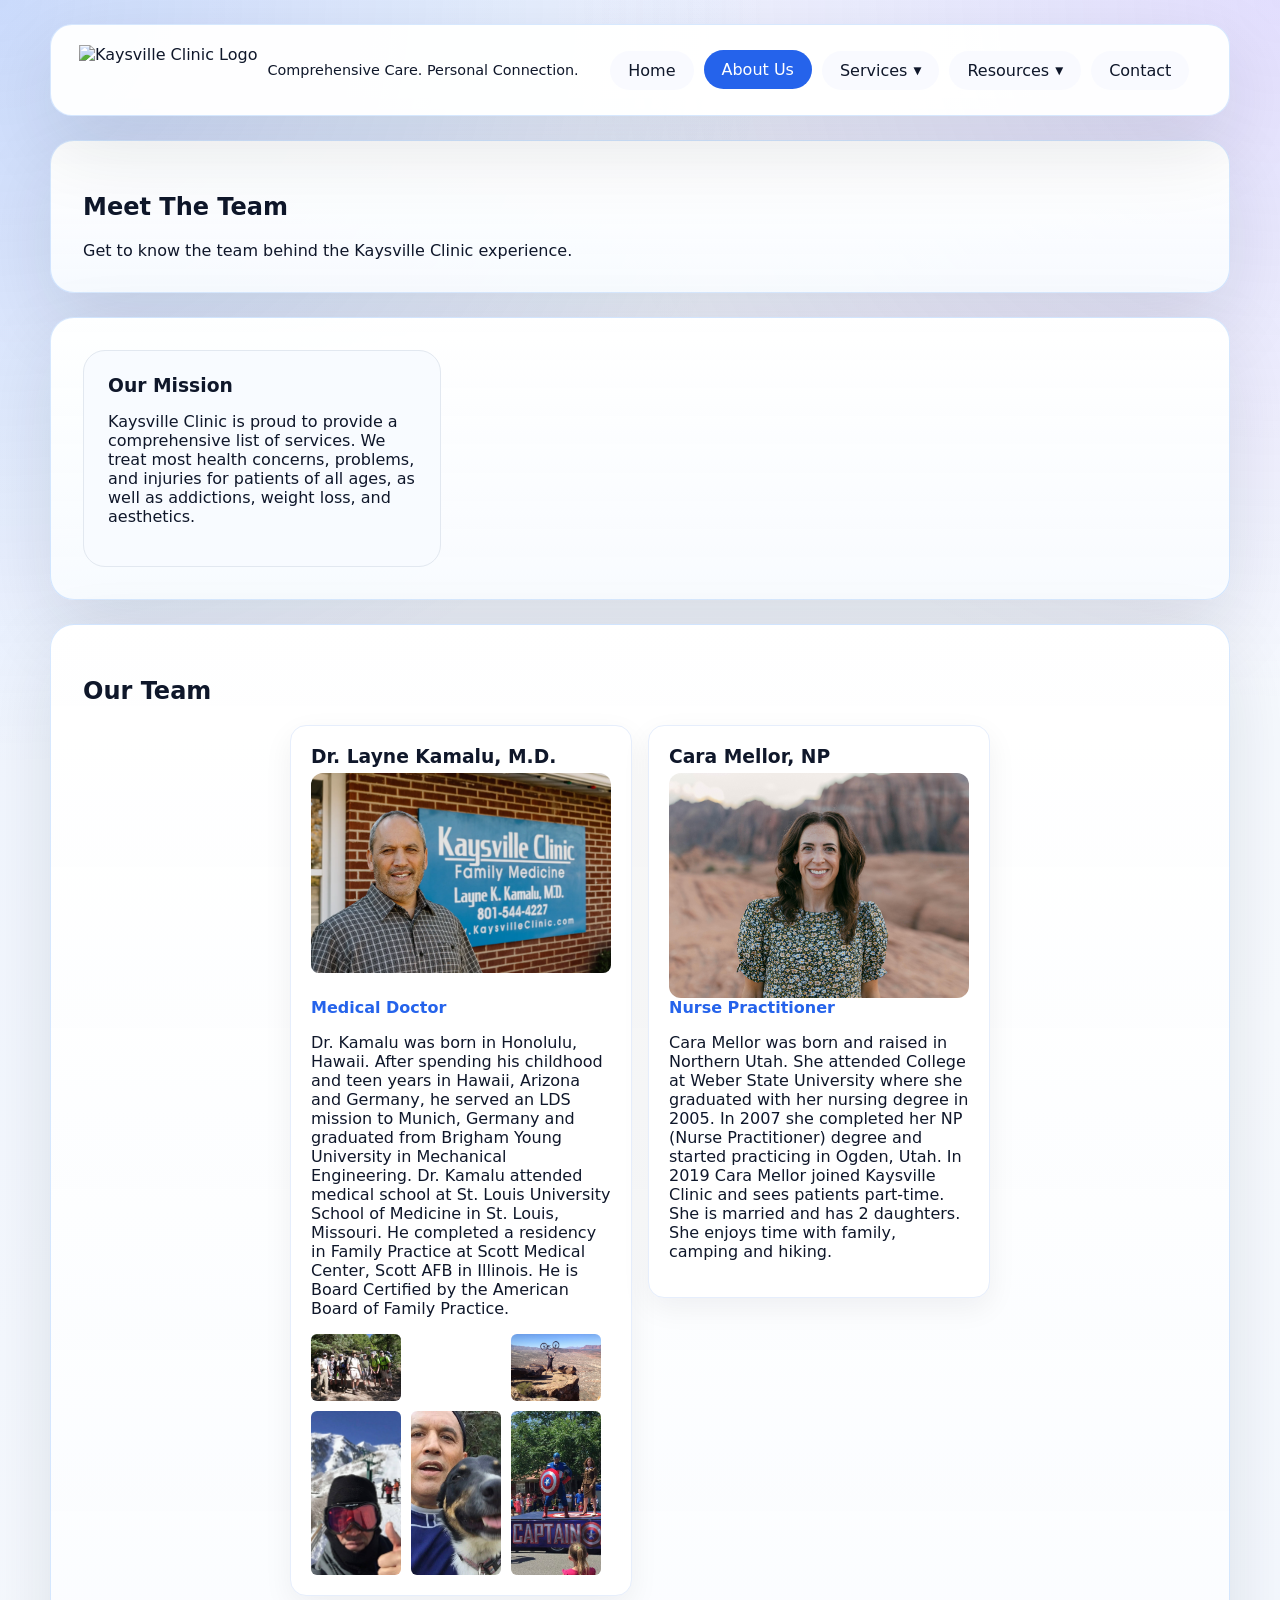
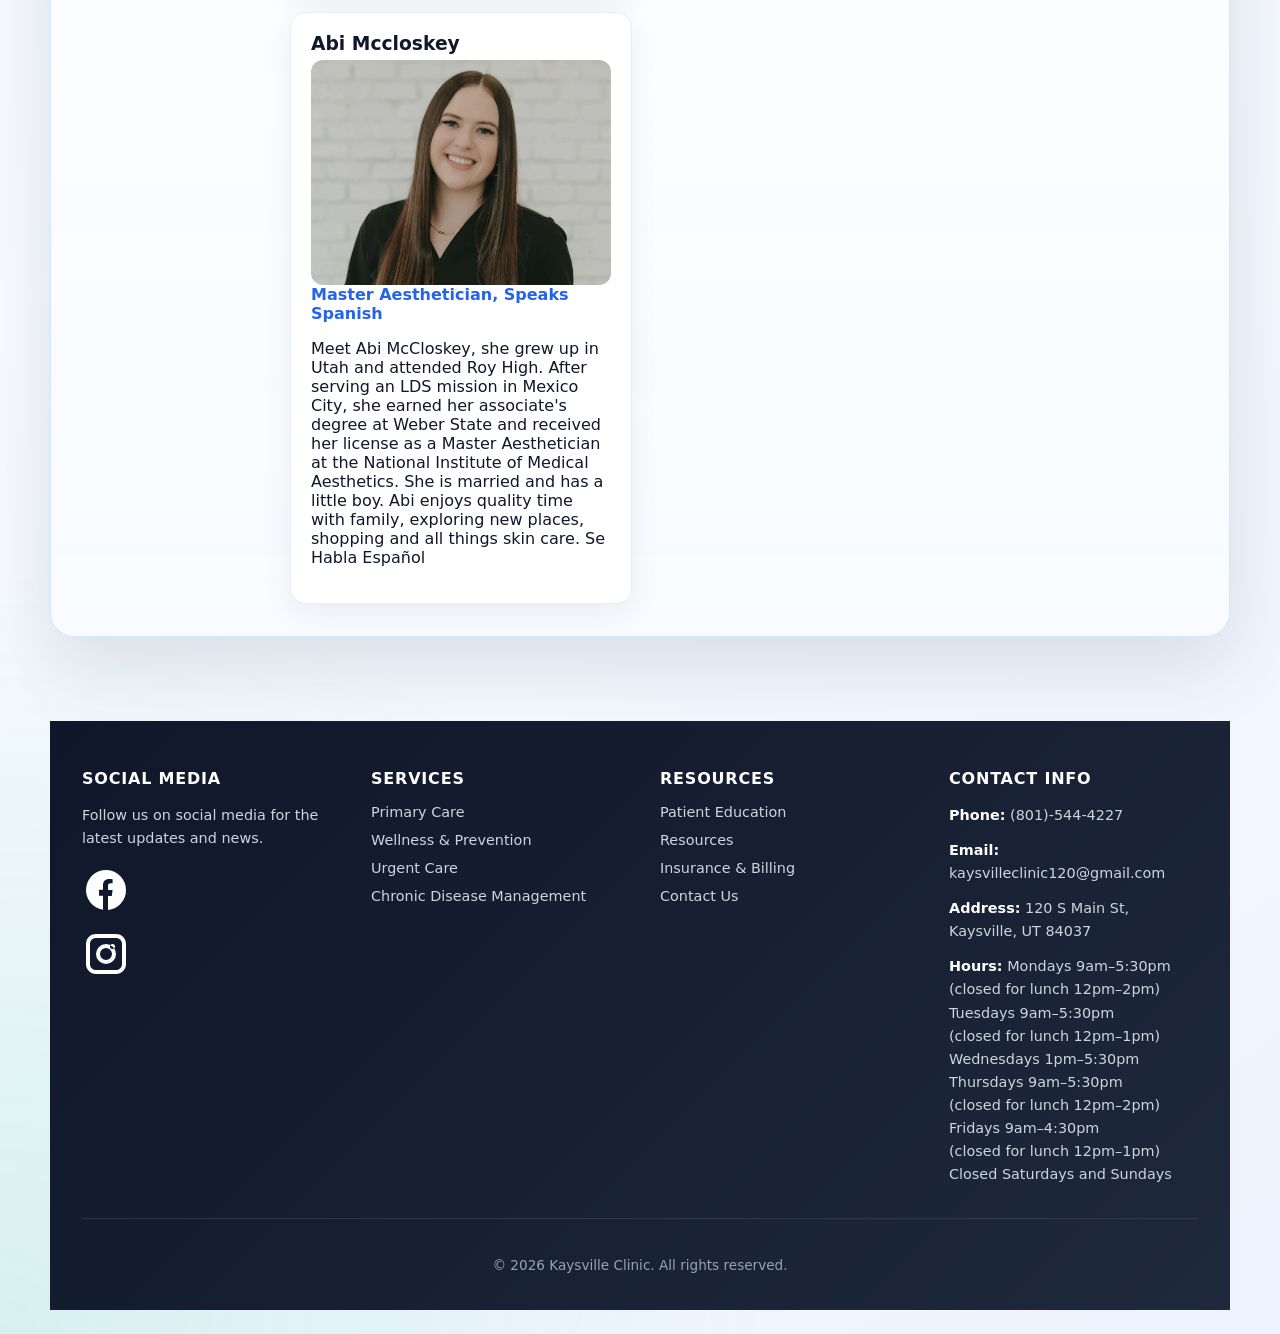
==== aboutUs.html @ 2ac66977 "Update aboutUs.html small changes to Abi" ====
<!DOCTYPE html>
<html lang="en">
<head>
    <meta charset="UTF-8">
    <meta name="viewport" content="width=device-width, initial-scale=1.0">
    <title>Kaysville Clinic| About Us</title>
    <link rel="stylesheet" href="styles.css">
</head>
<body>
    <div class="container">
        <header class="site-header">
           <a href="/" class="brand">
    <img src="assets/images/logo.PNG" alt="Kaysville Clinic Logo">
    <div class="brand-text">
         <span>Comprehensive Care. Personal Connection.</span>
    </div>
</a>

        
            <button class="nav-toggle" aria-expanded="false" aria-controls="main-navigation" type="button">
                <span></span>
            </button>

            <nav id="main-navigation" class="nav-links" aria-label="Main menu">
                <a href="index.html">Home</a>
                <a href="aboutUs.html">About Us</a>
                <div class="nav-dropdown">
                    <button class="nav-dropdown-toggle">Services</button>
                    <div class="dropdown-menu"></div>
                </div>
                <div class="nav-dropdown">
                    <button class="nav-dropdown-toggle" aria-expanded="false">Resources</button>
                    <div class="dropdown-menu">
                        <a href="patient-education.html">Patient Education</a>
                        <a href="pricing.html">Pricing</a>
                        <a href="resources.html">More Resources</a>
                    </div>
                </div>
                <a href="contact.html">Contact</a>
            </nav>
        </header>

       <main>

    <!-- HERO -->
    <section class="panel">
        <div class="hero-copy">
            <h1>Meet The Team</h1>
            <span class="eyebrow">Get to know the team behind the Kaysville Clinic experience.</span>
        </div>
    </section>

    <!-- OUR MISSION -->
    <section class="panel about-grid">
        <div class="card">
            <h3>Our Mission</h3>
            <p>
                Kaysville Clinic is proud to provide a comprehensive list of services. 
                We treat most health concerns, problems, and injuries for patients of all ages, 
                as well as addictions, weight loss, and aesthetics.
            </p>
        </div>
    </section>

    <!-- OUR TEAM -->
    <section class="panel team-grid">
        <h2>Our Team</h2>

        <div class="team-cards">
            <!-- Dr. Kamalu -->
            <div class="card team-member">

                <h3>Dr. Layne Kamalu, M.D.</h3>
                <div class="main-image">
                    <img src="assets/images/Kamalu.PNG" alt="Dr. Layne Kamalu">
                </div>
                <p class="role">Medical Doctor</p>

                <p>
                    Dr. Kamalu was born in Honolulu, Hawaii. After spending his childhood and teen years in Hawaii,
                    Arizona and Germany, he served an LDS mission to Munich, Germany and graduated from Brigham Young
                    University in Mechanical Engineering. Dr. Kamalu attended medical school at St. Louis University
                    School of Medicine in St. Louis, Missouri. He completed a residency in Family Practice at Scott
                    Medical Center, Scott AFB in Illinois. He is Board Certified by the American Board of Family Practice.
                </p>

                <div class="extra-images">
                    <img src="assets/images/Scouts.PNG" alt="">
                    <img src="assets/images/londan_bridge.PNG" alt="">
                    <img src="assets/images/Mountain.PNG" alt="">
                    <img src="assets/images/Snow.jpg" alt="">
                    <img src="assets/images/Dog.jpg" alt="">
                    <img src="assets/images/Capitan.jpg" alt="">
                </div>
            </div>

            <!-- Cara -->
            <div class="card team-member">

                <h3>Cara Mellor, NP</h3>
                <div class="main-image">
                    <img src="assets/images/Cara.jpg" alt="Cara Mellor">
                </div>
                <p class="role">Nurse Practitioner</p>

                <p>
                    Cara Mellor was born and raised in Northern Utah. She attended College at Weber State University
                    where she graduated with her nursing degree in 2005. In 2007 she completed her NP (Nurse Practitioner)
                    degree and started practicing in Ogden, Utah. In 2019 Cara Mellor joined Kaysville Clinic and sees
                    patients part-time. She is married and has 2 daughters. She enjoys time with family, camping and hiking.
                </p>
            </div>

            <!-- Abi -->
            <div class="card team-member">
                <h3>Abi Mccloskey</h3>
                <div class="main-image">
                    <img src="assets/images/Abi.jpg" alt="Abi Mcklosky">
                </div>

                <p class="role">Master Aesthetician, Speaks Spanish</p>

                <p>
                    Meet Abi McCloskey, she grew up in Utah and attended Roy High. After serving an LDS mission in Mexico City, she earned her associate's degree at Weber State and received her license as a Master Aesthetician at the National Institute of Medical Aesthetics. She is married and has a little boy. Abi enjoys quality time with family, exploring new places, shopping and all things skin care.
                    Se Habla Español
                </p>
            </div>

        </div>
    </section>

</main>


</section>

        </main>

        <footer class="site-footer">
            <div class="footer-content">
                <div class="footer-section">
                    <h4>Social Media</h4>
                    <p>Follow us on social media for the latest updates and news.</p>
                    <div class="social-links">
<a href="https://www.facebook.com/profile.php?id=61580973813844" 
   aria-label="Facebook" 
   title="Facebook" 
   class="social-icon" 
   target="_blank" 
   rel="noopener">
    <!-- Facebook SVG -->
    <svg xmlns="http://www.w3.org/2000/svg" viewBox="0 0 24 24">
        <path d="M22 12a10 10 0 1 0-11.5 9.9v-7h-2v-3h2v-2.3c0-2 1.2-3.1 3-3.1.9 0 1.8.1 1.8.1v2h-1c-1 0-1.3.6-1.3 1.2V12h2.3l-.4 3h-1.9v7A10 10 0 0 0 22 12"/>
    </svg>
</a>

<a href="https://www.instagram.com/kaysvilleclinic" 
   aria-label="Instagram" 
   title="Instagram" 
   class="social-icon" 
   target="_blank" 
   rel="noopener">
    <!-- Instagram SVG -->
    <svg xmlns="http://www.w3.org/2000/svg" viewBox="0 0 24 24">
        <path d="M7 2C4.2 2 2 4.2 2 7v10c0 2.8 2.2 5 5 5h10c2.8 0 5-2.2 5-5V7c0-2.8-2.2-5-5-5H7zm10 2c1.7 0 3 1.3 3 3v10c0 1.7-1.3 3-3 3H7c-1.7 0-3-1.3-3-3V7c0-1.7 1.3-3 3-3h10zm-5 3a5 5 0 100 10 5 5 0 000-10zm0 2a3 3 0 110 6 3 3 0 010-6zm4.5-.8a1.2 1.2 0 11-2.5 0 1.2 1.2 0 012.5 0z"/>
    </svg>
</a>

                    </div>
                </div>

                <div class="footer-section">
                    <h4>Services</h4>
                    <ul>
                        <li><a href="services.html">Primary Care</a></li>
                        <li><a href="services.html">Wellness & Prevention</a></li>
                        <li><a href="services.html">Urgent Care</a></li>
                        <li><a href="services.html">Chronic Disease Management</a></li>
                    </ul>
                </div>

                <div class="footer-section">
                    <h4>Resources</h4>
                    <ul>
                        <li><a href="patient-education.html">Patient Education</a></li>
                        <li><a href="resources.html">Resources</a></li>
                        <li><a href="resources.html">Insurance & Billing</a></li>
                        <li><a href="contact.html">Contact Us</a></li>
                    </ul>
                </div>

               <div class="footer-section">
    <h4>Contact Info</h4>

    <ul class="contact-list">
        <li>
            <strong>Phone:</strong>
            <span><a href="tel:+18015444227">(801)-544-4227</a></span>
        </li>

        <li>
            <strong>Email:</strong>
            <span><a href="mailto:kaysvilleclinic120@gmail.com">kaysvilleclinic120@gmail.com</a></span>
        </li>

        <li>
            <strong>Address:</strong>
            <span>120 S Main St, Kaysville, UT 84037</span>
        </li>

        <li class="hours">
            <strong>Hours:</strong>
            <span>
                Mondays 9am–5:30pm <br>
                (closed for lunch 12pm–2pm)<br>
                Tuesdays 9am–5:30pm <br>
                (closed for lunch 12pm–1pm)<br>
                Wednesdays 1pm–5:30pm <br>
                Thursdays 9am–5:30pm <br>
                (closed for lunch 12pm–2pm)<br>
                Fridays 9am–4:30pm <br>
                (closed for lunch 12pm–1pm)<br>
                Closed Saturdays and Sundays
            </span>
        </li>
    </ul>
</div>

            </div>

            <div class="footer-bottom">
                <p>&copy; 2026 Kaysville Clinic. All rights reserved.</p>
            </div>
        </footer>
    </div>

    <script>
        const navToggle = document.querySelector('.nav-toggle');
        const navLinks = document.querySelector('.nav-links');
        const dropdownToggles = document.querySelectorAll('.nav-dropdown-toggle');

        navToggle.addEventListener('click', () => {
            const expanded = navToggle.getAttribute('aria-expanded') === 'true';
            navToggle.setAttribute('aria-expanded', String(!expanded));
            navLinks.classList.toggle('active');
        });

        dropdownToggles.forEach(toggle => {
            toggle.addEventListener('click', (e) => {
                e.preventDefault();
                const dropdown = toggle.parentElement;
                const menu = dropdown.querySelector('.dropdown-menu');
                const isOpen = menu.classList.contains('active');
                
                // Close other dropdowns
                document.querySelectorAll('.dropdown-menu').forEach(m => {
                    m.classList.remove('active');
                });
                document.querySelectorAll('.nav-dropdown-toggle').forEach(t => {
                    t.setAttribute('aria-expanded', 'false');
                });

                // Toggle current dropdown
                if (!isOpen) {
                    menu.classList.add('active');
                    toggle.setAttribute('aria-expanded', 'true');
                }
            });
        });

        // Close dropdowns when clicking outside
        document.addEventListener('click', (e) => {
            if (!e.target.closest('.nav-dropdown')) {
                document.querySelectorAll('.dropdown-menu').forEach(menu => {
                    menu.classList.remove('active');
                });
                dropdownToggles.forEach(toggle => {
                    toggle.setAttribute('aria-expanded', 'false');
                });
            }
        });

        // Set the active nav link based on current page
        (function setActiveNav() {
            const links = document.querySelectorAll('#main-navigation a');
            const cur = (window.location.pathname.split('/').pop() || 'index.html').toLowerCase();
            links.forEach(a => {
                const href = a.getAttribute('href') || '';
                const hrefFile = (href.split('/').pop() || 'index.html').toLowerCase();
                if (hrefFile === cur) {
                    a.classList.add('active');
                } else {
                    a.classList.remove('active');
                }
            });
        })();
    </script>
</body>
</html>
---- styles.css ----
﻿:root {
    color-scheme: light;
    font-family: Inter, system-ui, -apple-system, BlinkMacSystemFont, Arial, sans-serif;
    background: #eef4ff;
    color: #0f172a;
    --surface: rgba(255, 255, 255, 0.96);
    --surface-soft: rgba(249, 250, 255, 0.86);
    --surface-border: rgba(96, 165, 250, 0.25);
    --text-muted: #475569;
    --accent: #2563eb;
    --accent-soft: rgba(37, 99, 235, 0.16);
    --accent-alt: #8b5cf6;
    --shadow: 0 28px 80px rgba(15, 23, 42, 0.12);
}

/* Desktop dropdown visibility override: ensure active menus show */
@media (min-width: 681px) {
    .nav-links { position: relative; }
    .dropdown-menu {
        position: absolute;
        left: 0;
        top: calc(100% + 8px);
        display: block !important;
        opacity: 0;
        visibility: hidden;
        transform: translateY(-8px);
    }

    .dropdown-menu.active {
        display: block !important;
        opacity: 1 !important;
        visibility: visible !important;
        transform: translateY(0) !important;
    }
}

*, *::before, *::after {
    box-sizing: border-box;
}

html {
    scroll-behavior: smooth;
}

body {
    margin: 0;
    min-height: 100vh;
    display: flex;
    justify-content: center;
    align-items: stretch;
    padding: 24px;
    background: radial-gradient(circle at top left, rgba(37, 99, 235, 0.18), transparent 24%),
                radial-gradient(circle at top right, rgba(139, 92, 246, 0.16), transparent 22%),
                radial-gradient(circle at bottom left, rgba(16, 185, 129, 0.12), transparent 24%),
                linear-gradient(145deg, #eef4ff 0%, #f8fbff 50%, #eef4ff 100%);
}

.container {
    width: min(100%, 1180px);
    display: flex;
    flex-direction: column;
    gap: 24px;
    position: relative;
}

.site-header {
    position: sticky;
    top: 0;
    z-index: 10;
    display: flex;
    align-items: center;
    justify-content: space-between;
    gap: 20px;
    padding: 20px 28px;
    border-radius: 22px;
    background: var(--surface);
    border: 1px solid var(--surface-border);
    box-shadow: var(--shadow);
}

.brand {
    display: flex;
    align-items: center;
    gap: 10px;
    text-decoration: none;
    color: inherit;
}
.clinic-logo {
    height: 75px;
    width: auto;
}

.brand img {
    height: 50px; /* adjust as needed */
    width: auto;
}

.brand-text strong {
    font-size: 1.2rem;
}

.brand-text span {
    font-size: 0.9rem;
    display: block;
}


.nav-links {
    display: flex;
    flex-wrap: wrap;
    flex: 1 1 auto;
    justify-content: center;
    gap: 10px;
    position: relative;
}

.nav-links a {
    display: inline-flex;
    align-items: center;
    justify-content: center;
    padding: 10px 18px;
    color: #0f172a;
    text-decoration: none;
    border-radius: 999px;
    background: var(--surface-soft);
    font-weight: 500;
    transition: transform 0.2s ease, background 0.2s ease, color 0.2s ease;
}

.nav-links a:hover,
.nav-links a.active {
    background: var(--accent-soft);
    color: var(--accent);
    transform: translateY(-1px);
}

.nav-toggle {
    display: none;
    align-items: center;
    justify-content: center;
    width: 46px;
    height: 46px;
    border-radius: 14px;
    border: 1px solid rgba(148, 163, 184, 0.3);
    background: var(--surface-soft);
    color: #0f172a;
    cursor: pointer;
    transition: transform 0.2s ease, background 0.2s ease;
}

.nav-toggle:hover {
    transform: translateY(-1px);
    background: #ffffff;
}

.nav-toggle span,
.nav-toggle span::before,
.nav-toggle span::after {
    content: '';
    display: block;
    width: 18px;
    height: 2px;
    background: currentColor;
    border-radius: 999px;
    position: relative;
}

.nav-toggle span::before {
    top: -6px;
}

.nav-toggle span::after {
    top: 6px;
}

main {
    display: flex;
    flex-direction: column;
    gap: 24px;
}

.panel {
    padding: 32px;
    border-radius: 24px;
    background: linear-gradient(180deg, rgba(255, 255, 255, 0.98), rgba(248, 251, 255, 0.94));
    border: 1px solid var(--surface-border);
    box-shadow: var(--shadow);
}

/* ============================
   HERO PANEL
============================ */

.hero-panel {
    position: relative;
    overflow: hidden;
    padding: 120px 32px;
    min-height: 600px;
    display: flex;
    align-items: center;
    justify-content: center;
    gap: 32px;

    /* Your existing gradient stays */
    background: linear-gradient(
        135deg,
        rgba(37, 99, 235, 0.8),
        rgba(139, 92, 246, 0.7)
    );
}

/* ============================
   HERO BACKGROUND IMAGE
============================ */

.hero-image {
    position: absolute;
    top: 0;
    left: 0;
    width: 100%;
    height: 100%;
    object-fit: cover;      /* fills the hero area */
    object-position: center; /* keeps building centered */
    z-index: 1;
}

/* ============================
   OVERLAY
============================ */

.hero-overlay {
    position: absolute;
    inset: 0;
    background: rgba(0, 0, 0, 0.35);
    z-index: 2;
}

/* ============================
   HERO CONTENT
============================ */

.hero-content {
    position: relative;
    z-index: 3;
    height: 100%;
    display: flex;
    justify-content: center;
    align-items: center;
}

.hero-text-center {
    display: grid;
    gap: 20px;
    text-align: center;
}

/* ============================
   TEXT STYLES
============================ */

.hero-text-center h1 {
    margin: 0;
    font-size: clamp(2rem, 5vw, 3.5rem);
    line-height: 1.2;
    color: #ffffff;
    font-weight: 700;
}

.hero-text-center .hero-text {
    margin: 0;
    font-size: 1.1rem;
    color: rgba(255, 255, 255, 0.95);
    line-height: 1.7;
}

/* ============================
   LOGO
============================ */

.clinic-logo {
    width: 350px;
    max-width: 100%;
    height: auto;
}

/* ============================
   BUTTONS
============================ */

.hero-actions {
    display: flex;
    flex-wrap: wrap;
    gap: 14px;
    justify-content: center;
}

/* ============================
   COLOR OVERRIDES
============================ */

.hero-panel .hero-text {
    color: rgba(255, 255, 255, 0.95) !important;
}

.hero-panel .eyebrow {
    background: rgba(255, 255, 255, 0.2);
    color: #ffffff;
}


.button {
    display: inline-flex;
    align-items: center;
    justify-content: center;
    padding: 14px 24px;
    border-radius: 999px;
    text-decoration: none;
    font-weight: 600;
    transition: transform 0.2s ease, box-shadow 0.2s ease, background 0.2s ease;
}

.button.primary {
    background: var(--accent);
    color: #ffffff;
    box-shadow: 0 18px 40px rgba(37, 99, 235, 0.18);
}

.button.secondary {
    background: var(--surface-soft);
    color: #0f172a;
}

.button:hover {
    transform: translateY(-2px);
}

.hero-image {
    display: grid;
    gap: 18px;
}

.feature-card,
.card,
.pricing-card,
.contact-card {
    padding: 24px;
    border-radius: 22px;
    background: #f8fbff;
    border: 1px solid #e2e8f0;
}

.feature-card h2,
.card h3,
.pricing-card h3,
.contact-card h3 {
    margin: 0 0 12px;
    color: #0f172a;
}

.cards-grid,
.pricing-grid,
.about-grid,
.contact-grid {
    display: grid;
    gap: 20px;
}

.cards-grid {
    grid-template-columns: repeat(3, minmax(0, 1fr));
}

.pricing-grid {
    grid-template-columns: repeat(3, minmax(240px, 1fr));
}

.about-grid {
    grid-template-columns: repeat(3, minmax(240px, 1fr));
}

.team-section {
    /* Use a distinct serif font for the team area */
    font-family: Georgia, 'Times New Roman', Times, serif;
}

/* Team section: stack members vertically in cards */
.team-grid .team-cards {
    display: grid;
    gap: 16px;
    grid-template-columns: repeat(auto-fit, minmax(240px, 1fr));
    align-items: start;
    max-width: 1100px;
    margin: 0 auto;
}

.team-member {
    padding: 20px;
    border-radius: 16px;
    background: #ffffff;
    border: 1px solid #e6eefc;
    box-shadow: 0 10px 30px rgba(15, 23, 42, 0.06);
}

/* Ensure main team photos are uniform */
.team-member .main-image {
    width: 100%;
    aspect-ratio: 4 / 3;
    overflow: hidden;
    border-radius: 12px;
    display: block;
}
.team-member .main-image img {
    width: 100%;
    height: 100%;
    object-fit: cover;
    display: block;
}

.team-member h3 { margin: 0 0 6px; }
.team-member .role { margin: 0 0 10px; color: var(--accent); font-weight: 600; }

@media (min-width: 900px) {
    /* Keep members stacked but limit width on large screens */
    .team-grid .team-cards { max-width: 700px; }
}

.contact-grid {
    /* Stack contact form and cards vertically (single-column) */
    grid-template-columns: 1fr;
    align-items: stretch;
    gap: 20px;
}

/* Make contact card buttons visual and responsive */
.contact-card {
    display: flex;
    flex-direction: column;
    gap: 12px;
    align-items: center;
    text-align: center;
}
.contact-card .button {
    min-width: 160px;
    padding: 12px 20px;
}

@media (max-width: 600px) {
    .contact-card .button {
        width: 100%;
    }
}

/* Ensure media and other images scale */
img { max-width: 100%; height: auto; display: block; }

.section-title {
    margin: 0 0 10px;
    font-size: 1.35rem;
    color: #111827;
}

.section-text {
    max-width: 720px;
}

.nav-links a.active {
    background: var(--accent);
    color: #ffffff;
}

footer.site-footer {
    background: linear-gradient(135deg, #0f172a 0%, #1e293b 100%);
    color: #e2e8f0;
    padding: 48px 32px 24px;
    margin-top: 60px;
}

.footer-content {
    max-width: 1180px;
    margin: 0 auto 32px;
    display: grid;
    grid-template-columns: repeat(auto-fit, minmax(240px, 1fr));
    gap: 40px;
}

.footer-section h4 {
    margin: 0 0 16px;
    font-size: 1rem;
    color: #ffffff;
    font-weight: 600;
    text-transform: uppercase;
    letter-spacing: 0.05em;
}

.footer-section p {
    margin: 0 0 16px;
    font-size: 0.9rem;
    line-height: 1.6;
    color: #cbd5e1;
}

/* Responsive: center nav and hamburger menu */
@media (max-width: 800px) {
    .nav-toggle {
        display: flex;
    }

    .nav-links {
        position: absolute;
        left: 20px;
        right: 20px;
        top: 86px;
        background: var(--surface);
        flex-direction: column;
        align-items: center;
        gap: 12px;
        padding: 12px;
        border-radius: 14px;
        border: 1px solid var(--surface-border);
        display: none;
    }

    .nav-links.active {
        display: flex;
    }

    .nav-links a {
        width: 100%;
        justify-content: center;
    }

    .nav-dropdown {
        width: 100%;
    }

    .dropdown-menu {
        display: none;
        flex-direction: column;
        gap: 8px;
        width: 100%;
        padding: 6px 0;
    }

    .dropdown-menu.active {
        display: flex;
    }

    .nav-dropdown-toggle {
        width: 100%;
        text-align: center;
        background: transparent;
        border: none;
        padding: 10px 0;
        font-weight: 600;
        cursor: pointer;
    }
}

/* Dropdown menu styles */
.nav-dropdown { position: static; }
    .dropdown-menu {
        display: none;
        position: absolute;
        left: 0;
        top: calc(100% + 8px);
        min-width: 220px;
    background: var(--surface);
    border: 1px solid var(--surface-border);
    border-radius: 12px;
    padding: 8px;
    box-shadow: var(--shadow);
    z-index: 20;
    display: grid;
    gap: 6px;
}
.dropdown-menu a {
    padding: 8px 12px;
    border-radius: 8px;
    color: var(--text-muted);
    text-decoration: none;
}
.dropdown-menu a:hover { background: var(--accent-soft); color: var(--accent); }
.dropdown-menu.active { display: grid; }

/* Tabs */
.tabs .tab-list { display:flex; gap:8px; flex-wrap:nowrap; overflow:auto; padding-bottom:8px; }
.tabs .tab { background: var(--surface-soft); border: none; padding:10px 14px; border-radius:999px; cursor:pointer; font-weight:600; }
.tabs .tab[aria-selected="true"], .tabs .tab:hover { background: var(--accent); color: #fff; }
.tab-content { margin-top: 16px; }
.tab-panel { display:none; }
.tab-panel.active { display:block; }

/* Responsive header/nav */
@media (max-width: 900px) {
    .nav-toggle { display: inline-flex; }
    .nav-links { position: absolute; top: 86px; right: 28px; background: var(--surface); border: 1px solid var(--surface-border); border-radius: 12px; padding: 12px; flex-direction: column; align-items: flex-end; display: none; width: calc(100% - 64px); max-width: 320px; }
    .nav-links.active { display: flex; }
    .nav-links a { width: 100%; text-align: right; }
    .dropdown-menu { position: static; width: 100%; box-shadow: none; border: none; background: transparent; padding: 0; }
}

@media (max-width: 480px) {
    body { padding: 12px; }
    .site-header { padding: 12px; }
    .hero-panel { padding: 80px 16px; min-height: 420px; }
    .cards-grid { grid-template-columns: repeat(1, 1fr); }
}

.footer-section ul {
    list-style: none;
    padding: 0;
    margin: 0;
    display: flex;
    flex-direction: column;
    gap: 12px;
}

.footer-section ul li {
    font-size: 0.9rem;
}

.footer-section ul li a {
    color: #cbd5e1;
    text-decoration: none;
    transition: color 0.2s ease;
}

.footer-section ul li a:hover {
    color: #2563eb;
}

.contact-list li {
    font-size: 0.85rem;
    line-height: 1.6;
    color: #cbd5e1;
}

.contact-list li strong {
    color: #ffffff;
}

.footer-bottom {
    max-width: 1180px;
    margin: 0 auto;
    padding-top: 24px;
    border-top: 1px solid rgba(255, 255, 255, 0.1);
    text-align: center;
    font-size: 0.85rem;
    color: #94a3b8;
}

/* Section Headers */
.section-header {
    display: grid;
    gap: 12px;
    text-align: center;
    margin-bottom: 40px;
}

.section-header h2 {
    margin: 0;
    font-size: clamp(1.8rem, 3vw, 2.8rem);
    color: #0f172a;
    font-weight: 700;
}

/* Testimonials Section */
.testimonials-panel {
    background: linear-gradient(180deg, rgba(255, 255, 255, 0.98), rgba(248, 251, 255, 0.94));
    padding: 60px 32px;
}

.testimonials-grid {
    display: grid;
    grid-template-columns: repeat(auto-fit, minmax(300px, 1fr));
    gap: 28px;
}

.testimonial-card {
    padding: 32px;
    background: #ffffff;
    border: 1px solid #e0e7ff;
    border-radius: 16px;
    box-shadow: 0 4px 16px rgba(37, 99, 235, 0.08);
    transition: transform 0.3s ease, box-shadow 0.3s ease;
    display: flex;
    flex-direction: column;
}

.testimonial-card:hover {
    transform: translateY(-8px);
    box-shadow: 0 12px 32px rgba(37, 99, 235, 0.15);
}

.testimonial-text {
    margin: 0 0 20px;
    font-size: 0.95rem;
    line-height: 1.8;
    color: #475569;
    font-style: italic;
}

.testimonial-author {
    display: flex;
    flex-direction: column;
    gap: 4px;
}

.testimonial-author strong {
    color: #0f172a;
    font-weight: 600;
}

.testimonial-author span {
    font-size: 0.85rem;
    color: #94a3b8;
}

/* Services Section */
.services-highlight {
    background: linear-gradient(180deg, rgba(255, 255, 255, 0.98), rgba(248, 251, 255, 0.94));
    padding: 60px 32px;
}

.services-featured {
    display: flex;
    flex-direction: column;
    gap: 48px;
}

.service-row {
    display: grid;
    grid-template-columns: 1fr 1fr;
    gap: 40px;
    align-items: center;
}

.service-row.reverse {
    grid-template-columns: 1fr 1fr;
}

.service-row.reverse .service-text {
    order: 2;
}

.service-row.reverse .service-image {
    order: 1;
}

.service-text h3 {
    margin: 0 0 16px;
    font-size: 1.6rem;
    color: #0f172a;
}

.service-text p {
    margin: 0 0 24px;
    font-size: 1rem;
    color: #475569;
    line-height: 1.75;
}

.service-image {
    min-height: 300px;
    border-radius: 16px;
    box-shadow: 0 12px 32px rgba(15, 23, 42, 0.12);
}

/* Why Choose Us */
.why-choose-us {
    background: linear-gradient(180deg, rgba(255, 255, 255, 0.98), rgba(248, 251, 255, 0.94));
    padding: 60px 32px;
}

.features-grid {
    display: grid;
    grid-template-columns: repeat(auto-fit, minmax(240px, 1fr));
    gap: 32px;
}

.feature-item {
    padding: 28px;
    background: #f8fbff;
    border: 1px solid #e0e7ff;
    border-radius: 16px;
    text-align: center;
    transition: transform 0.3s ease, box-shadow 0.3s ease;
}

.feature-item:hover {
    transform: translateY(-4px);
    box-shadow: 0 8px 24px rgba(37, 99, 235, 0.12);
}

.feature-icon {
    font-size: 2.5rem;
    margin-bottom: 12px;
}

.feature-item h3 {
    margin: 0 0 12px;
    font-size: 1.1rem;
    color: #0f172a;
}

.feature-item p {
    margin: 0;
    font-size: 0.95rem;
    color: #475569;
    line-height: 1.6;
}
.nav-dropdown {
    position: relative;
}

.nav-dropdown-toggle {
    display: inline-flex;
    align-items: center;
    justify-content: center;
    padding: 10px 18px;
    color: #0f172a;
    background: var(--surface-soft);
    border: none;
    border-radius: 999px;
    font-weight: 500;
    cursor: pointer;
    transition: transform 0.2s ease, background 0.2s ease, color 0.2s ease;
    font-size: 1rem;
    font-family: inherit;
}

.nav-dropdown-toggle:hover {
    background: var(--accent-soft);
    color: var(--accent);
    transform: translateY(-1px);
}

.nav-dropdown-toggle::after {
    content: '▼';
    font-size: 0.65rem;
    margin-left: 6px;
    transition: transform 0.2s ease;
}

.nav-dropdown-toggle[aria-expanded="true"]::after {
    transform: rotate(180deg);
}

.dropdown-menu {
    position: absolute;
    top: 100%;
    left: 0;
    min-width: 200px;
    background: var(--surface);
    border: 1px solid var(--surface-border);
    border-radius: 16px;
    box-shadow: 0 12px 36px rgba(15, 23, 42, 0.15);
    opacity: 0;
    visibility: hidden;
    transform: translateY(-8px);
    transition: opacity 0.2s ease, visibility 0.2s ease, transform 0.2s ease;
    z-index: 100;
    margin-top: 8px;
    padding: 8px 0;
}

.dropdown-menu.active {
    opacity: 1;
    visibility: visible;
    transform: translateY(0);
}

.dropdown-menu a {
    display: block;
    padding: 12px 20px;
    color: #0f172a;
    text-decoration: none;
    transition: background 0.2s ease, color 0.2s ease;
    font-size: 0.95rem;
}

.dropdown-menu a:hover {
    background: var(--accent-soft);
    color: var(--accent);
}

/* Contact Form Styles */
.contact-form {
    display: flex;
    flex-direction: column;
    gap: 16px;
}

.form-group {
    display: flex;
    flex-direction: column;
    gap: 8px;
}

.form-group label {
    font-weight: 600;
    color: #0f172a;
    font-size: 0.95rem;
}

.form-group input,
.form-group textarea {
    padding: 12px 16px;
    border: 1px solid var(--surface-border);
    border-radius: 12px;
    font-family: inherit;
    font-size: 1rem;
    transition: border-color 0.2s ease, box-shadow 0.2s ease;
    background: #ffffff;
    color: #0f172a;
}

.form-group input:focus,
.form-group textarea:focus {
    outline: none;
    border-color: var(--accent);
    box-shadow: 0 0 0 3px var(--accent-soft);
}

.form-group textarea {
    resize: vertical;
    min-height: 120px;
}

/* Social Links */
.social-links {
    display: flex;
    flex-direction: column; /* vertical stack */
    gap: 12px; /* spacing between icons */
}

.social-icon svg {
    width: 48px;
    height: 48px;
    fill: #fffefe; /* default color */
    transition: 0.2s ease;
}

.social-icon:hover svg {
    fill: #0077cc; /* hover color */
}



/* Blog Grid */
.blog-grid {
    display: grid;
    grid-template-columns: repeat(auto-fill, minmax(280px, 1fr));
    gap: 24px;
}

.blog-card {
    display: flex;
    flex-direction: column;
    gap: 12px;
    padding: 20px;
    border-radius: 16px;
    background: #f8fbff;
    border: 1px solid #e2e8f0;
    transition: transform 0.2s ease, box-shadow 0.2s ease;
}

.blog-card:hover {
    transform: translateY(-4px);
    box-shadow: 0 12px 32px rgba(37, 99, 235, 0.12);
}

.blog-card a {
    text-decoration: none;
}

.blog-card h3 {
    margin: 0;
    color: #0f172a;
    font-size: 1.1rem;
}

.blog-card .meta {
    font-size: 0.85rem;
    color: var(--text-muted);
}

.blog-card p {
    margin: 0;
    color: var(--text-muted);
    font-size: 0.95rem;
    line-height: 1.6;
}

@media (max-width: 980px) {
    .hero-panel,
    .contact-grid {
        grid-template-columns: 1fr;
    }
}

@media (max-width: 680px) {
    body {
        padding: 16px;
    }
    .site-header {
        flex-direction: column;
        align-items: stretch;
    }
    .nav-toggle {
        display: flex;
    }
    .nav-links {
        display: none;
        flex-direction: column;
        width: 100%;
        padding-top: 14px;
        border-top: 1px solid #e2e8f0;
    }
    .nav-links.active {
        display: flex;
    }
    .nav-links a,
    .nav-dropdown-toggle {
        width: 100%;
        padding: 14px 16px;
    }
    .dropdown-menu {
        position: static;
        background: transparent;
        border: none;
        box-shadow: none;
        padding: 0;
        margin: 0;
        opacity: 1;
        visibility: visible;
        transform: none;
        display: none;
        margin-top: 8px;
        margin-left: 16px;
    }
    .dropdown-menu.active {
        display: flex;
        flex-direction: column;
    }
    .dropdown-menu a {
        padding: 10px 16px;
        font-size: 0.9rem;
        background: var(--surface-soft);
        border-radius: 8px;
        margin: 4px 0;
    }
    .panel {
        padding: 24px;
    }
    .hero-panel {
        padding: 60px 20px;
        min-height: 400px;
    }
    .service-row,
    .service-row.reverse {
        grid-template-columns: 1fr;
    }
    .service-row.reverse .service-text {
        order: auto;
    }
    .service-row.reverse .service-image {
        order: auto;
    }
    .testimonials-grid {
        grid-template-columns: 1fr;
    }
    .features-grid {
        grid-template-columns: 1fr;
    }
    .cards-grid {
        grid-template-columns: 1fr;
    }
    .pricing-grid,
    .about-grid {
        grid-template-columns: 1fr;
    }
    .blog-grid {
        grid-template-columns: 1fr;
    }
    .contact-grid {
        grid-template-columns: 1fr;
    }
    .hero-copy h1 {
        font-size: clamp(1.8rem, 3vw, 2.4rem);
    }
    .section-header h2 {
        font-size: clamp(1.4rem, 2.5vw, 2rem);
    }
    .footer-content {
        grid-template-columns: 1fr;
        gap: 24px;
    }
}
.team-member .main-image img {
    width: 100%;
    height: auto;
    border-radius: 8px;
    margin-bottom: 15px;
}

.team-member .extra-images {
    display: flex;
    flex-wrap: wrap;
    gap: 10px;
    margin-top: 15px;
}

.team-member .extra-images img {
    width: calc(33.33% - 10px); /* 3 per row */
    border-radius: 6px;
    object-fit: cover;
}

.contact-social {
    margin-top: 12px;
    display: flex;
    gap: 10px;
}

.button.secondary {
    padding: 8px 14px;
    border: 1px solid #0077cc;
    color: #0077cc;
    border-radius: 6px;
    display: inline-block;
    font-size: 0.9rem;
    text-decoration: none;
    transition: 0.2s ease;
}

.button.secondary:hover {
    background: #0077cc;
    color: white;
}
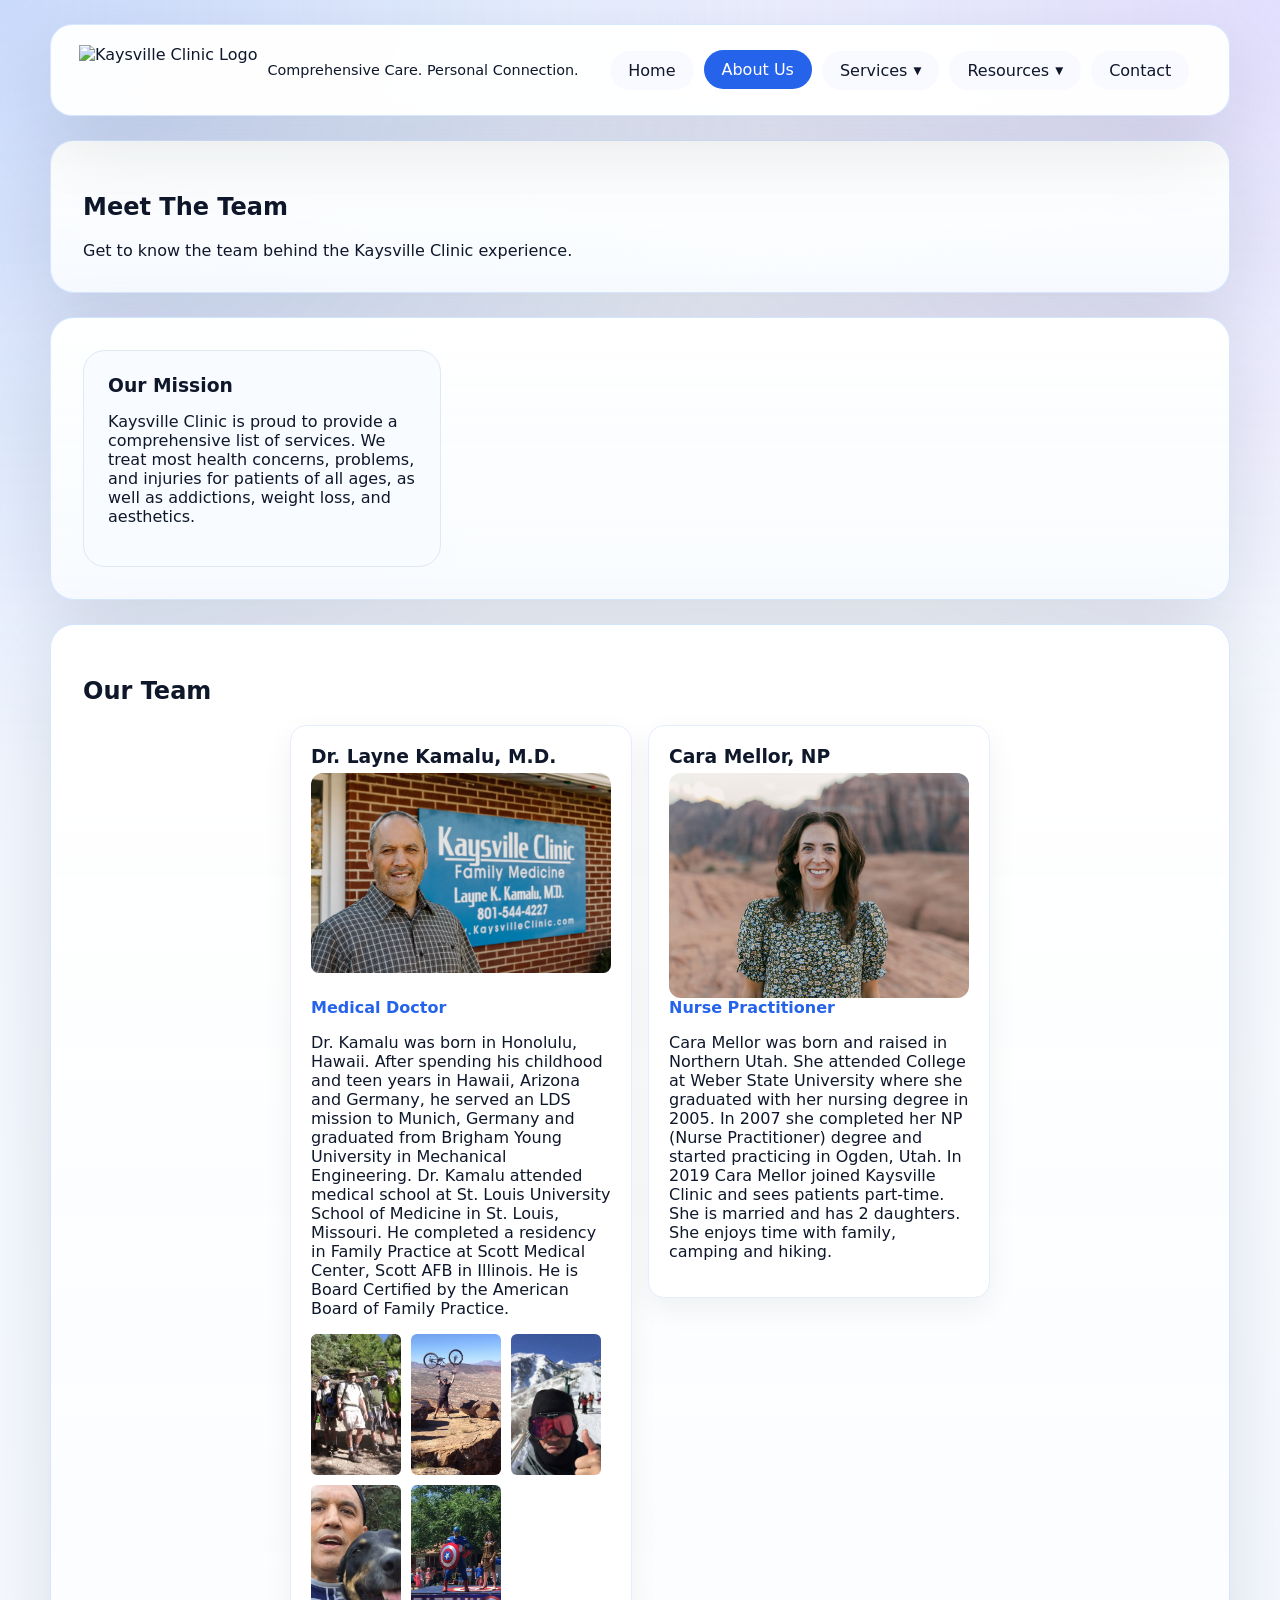
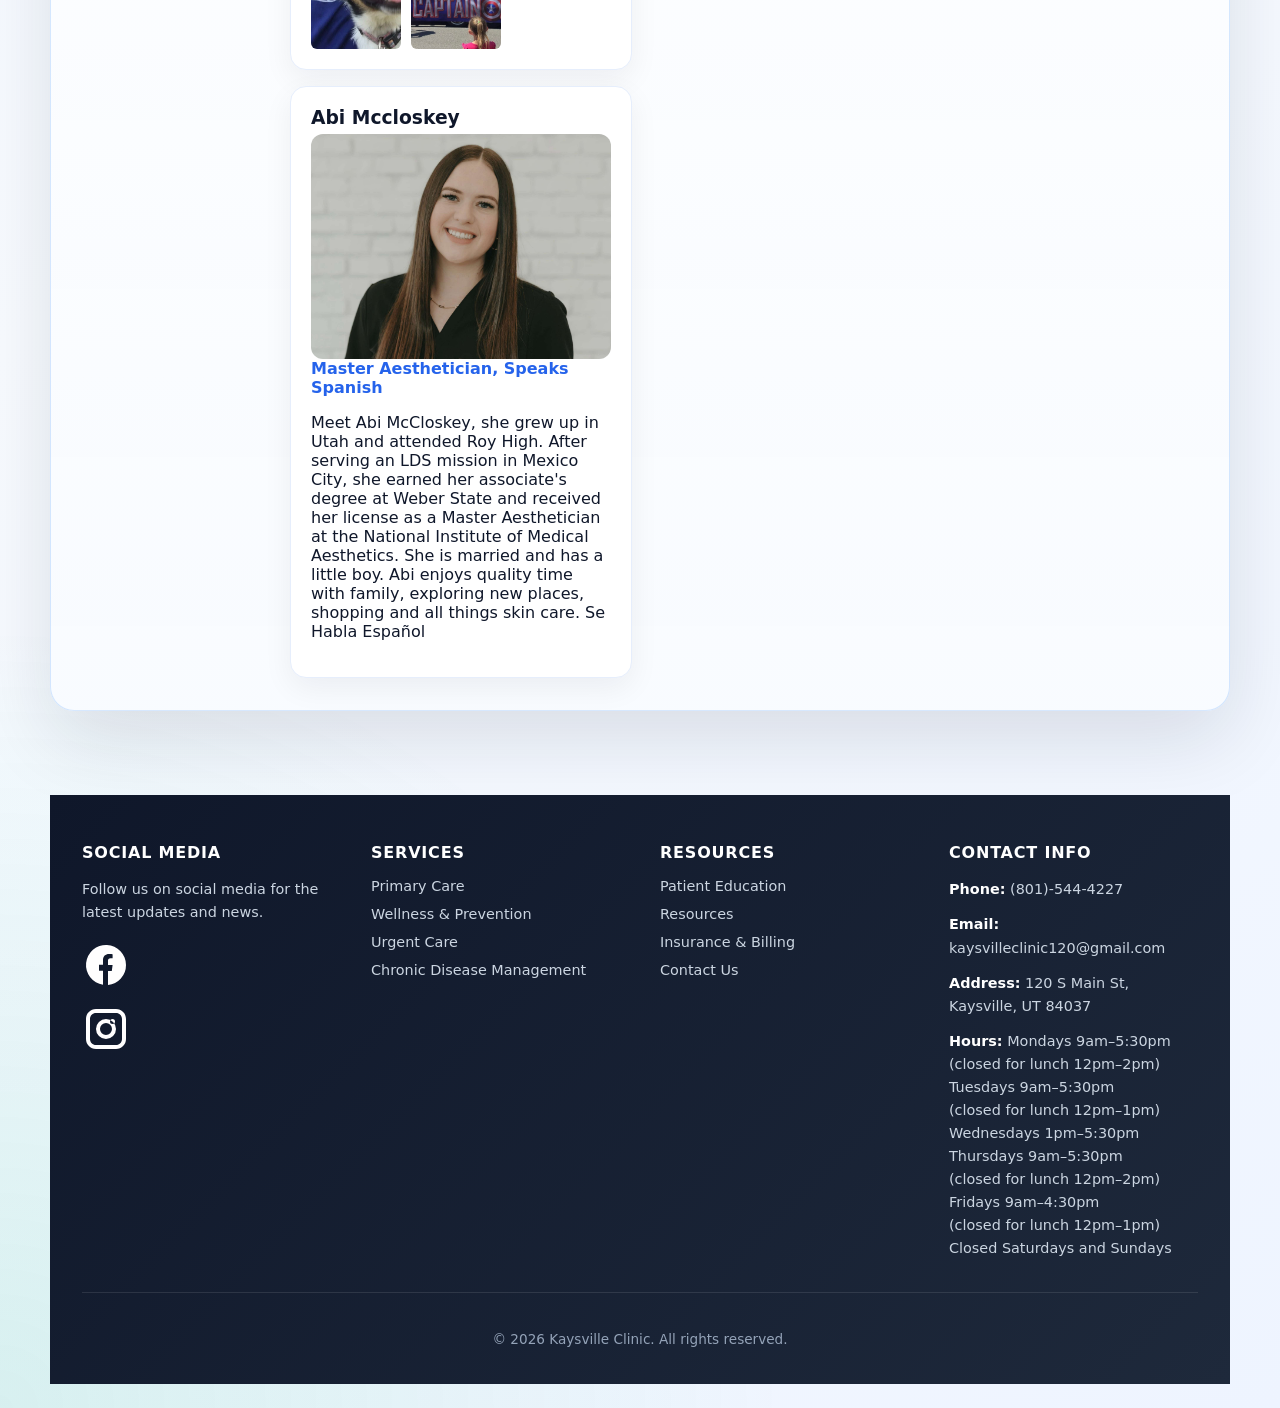
==== commit 152d5c3a: "Update aboutUs.html removed image" ====
--- a/aboutUs.html
+++ b/aboutUs.html
@@ -86,7 +86,6 @@
 
                 <div class="extra-images">
                     <img src="assets/images/Scouts.PNG" alt="">
-                    <img src="assets/images/londan_bridge.PNG" alt="">
                     <img src="assets/images/Mountain.PNG" alt="">
                     <img src="assets/images/Snow.jpg" alt="">
                     <img src="assets/images/Dog.jpg" alt="">
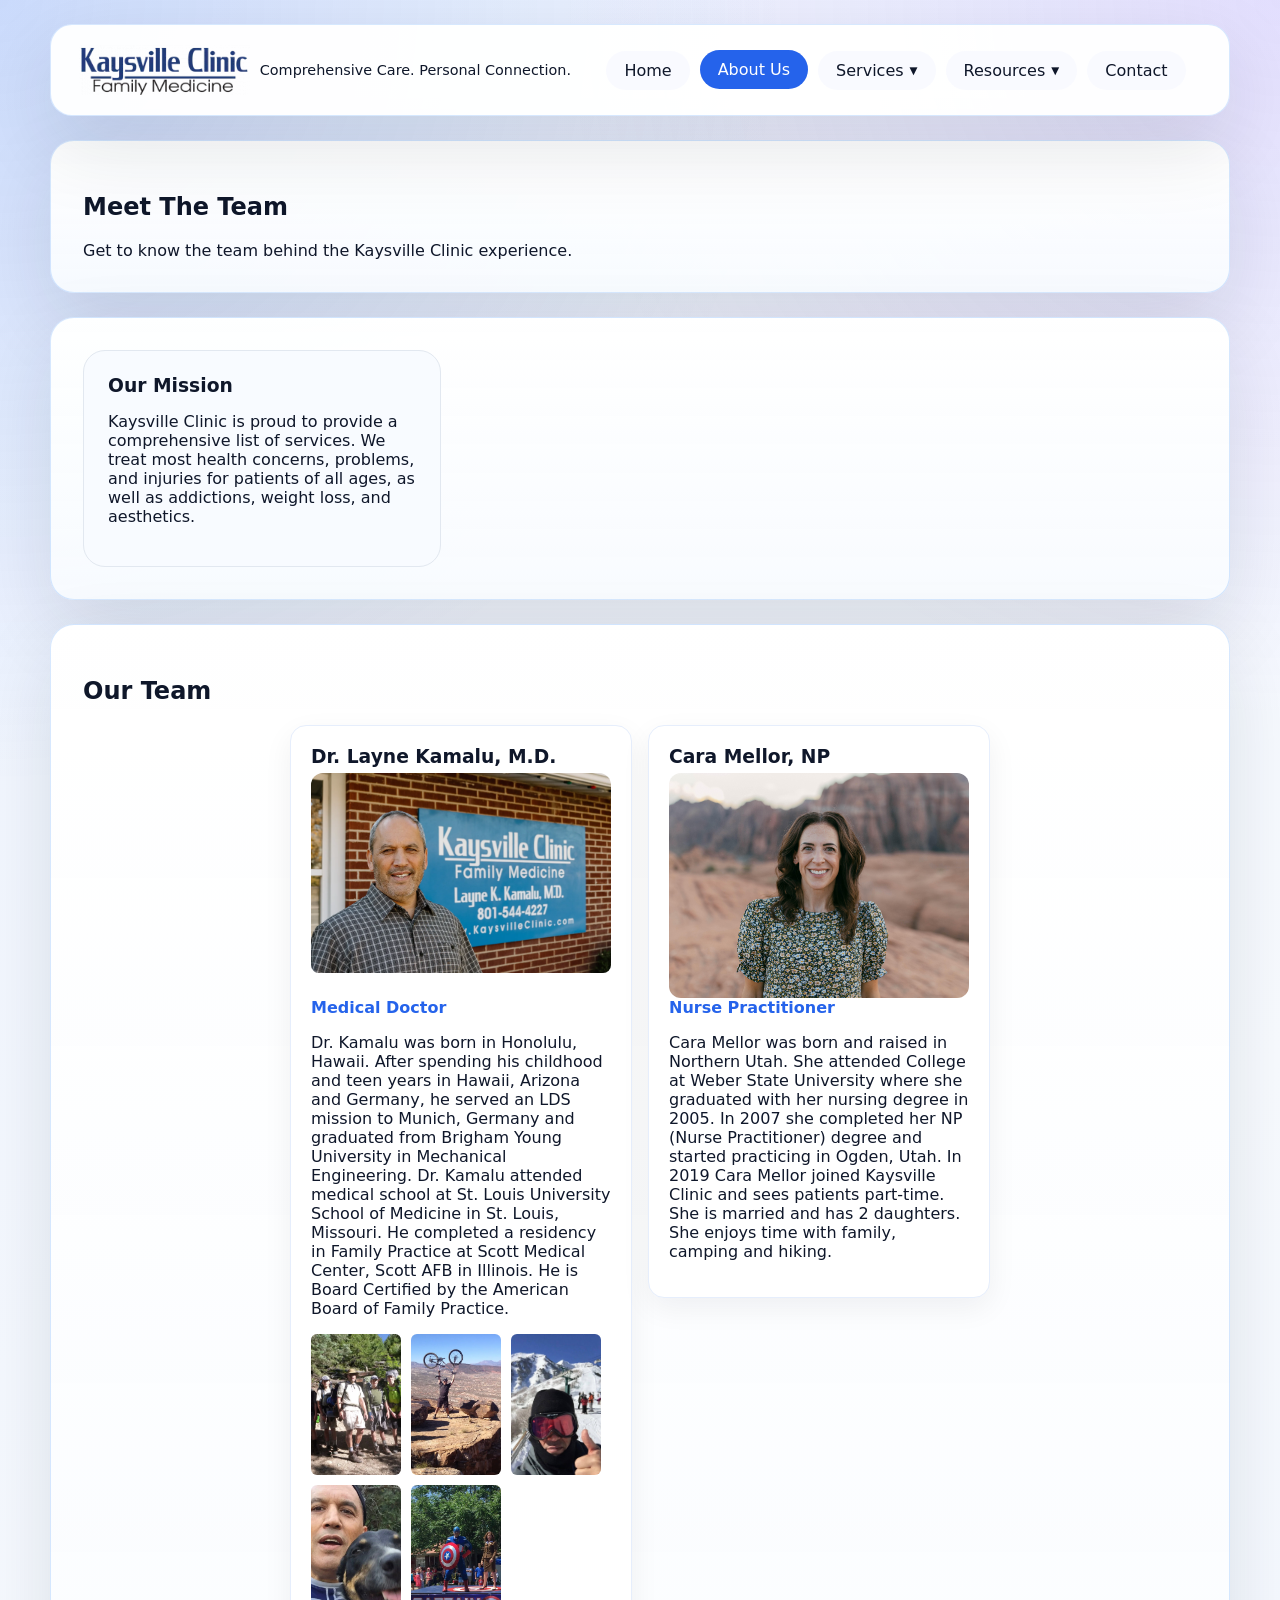
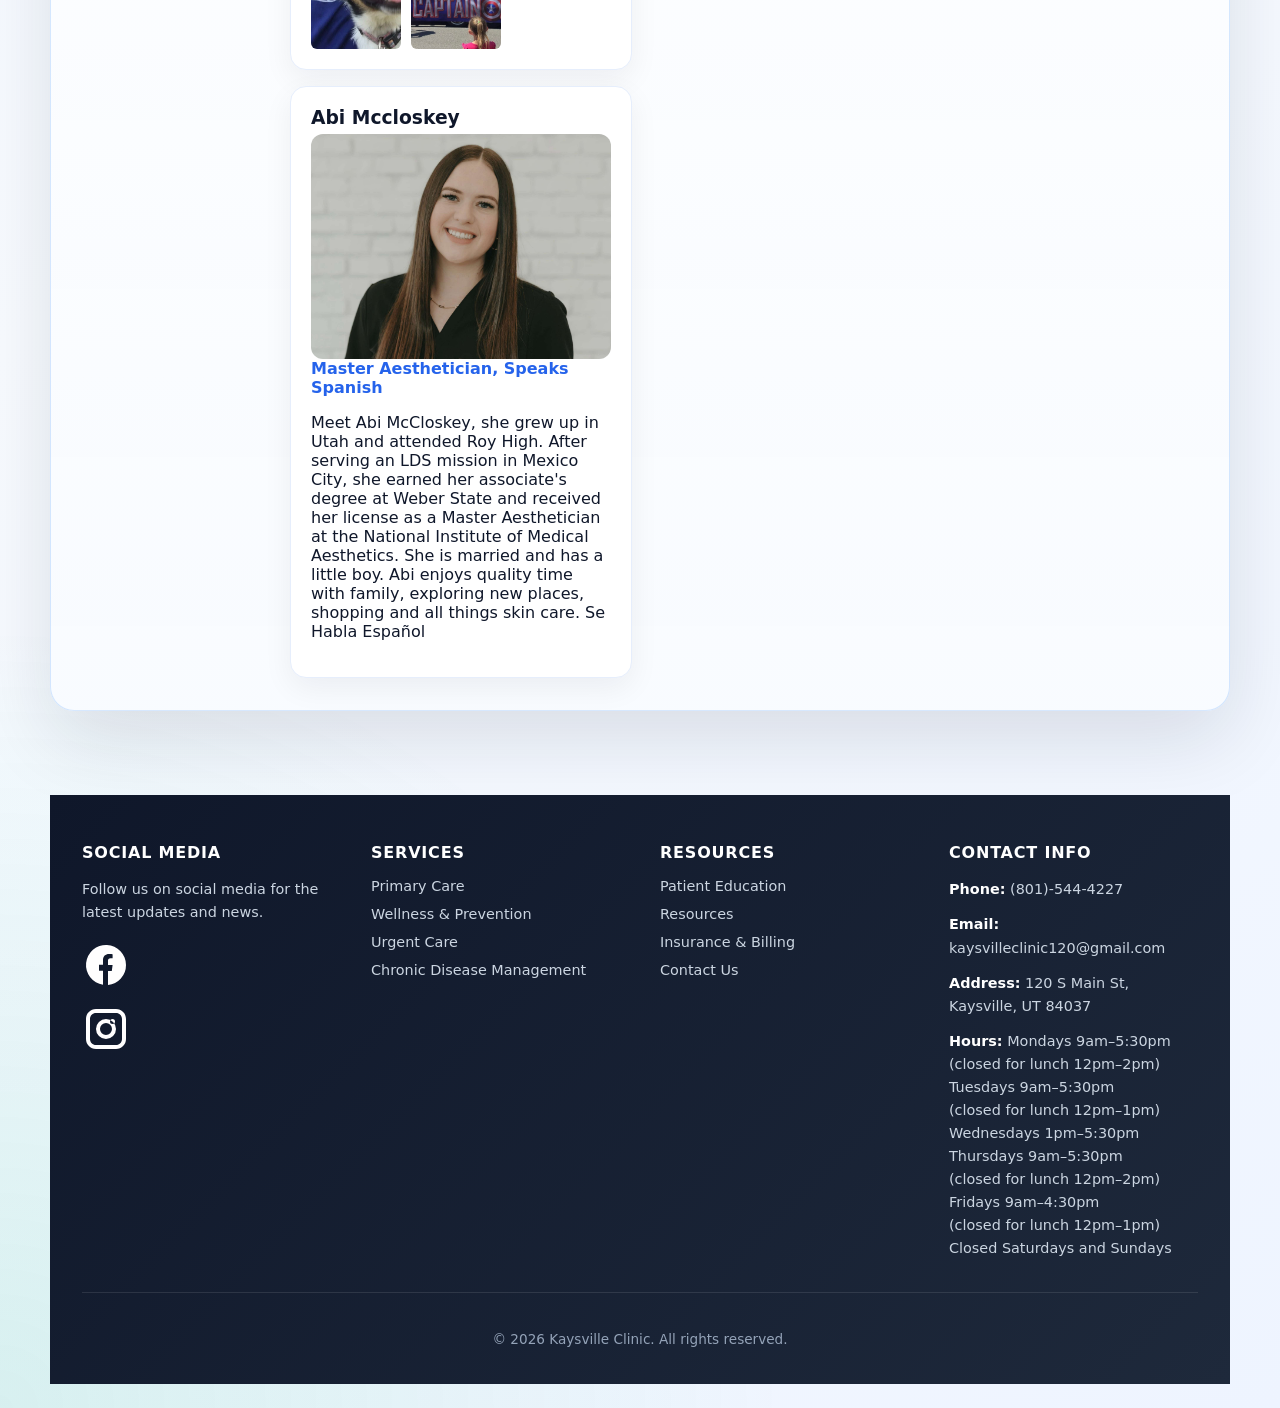
==== commit 53e0d167: "Update aboutUs.html" ====
--- a/aboutUs.html
+++ b/aboutUs.html
@@ -10,7 +10,7 @@
     <div class="container">
         <header class="site-header">
            <a href="/" class="brand">
-    <img src="assets/images/logo.PNG" alt="Kaysville Clinic Logo">
+    <img src="assets/images/logo.png" alt="Kaysville Clinic Logo">
     <div class="brand-text">
          <span>Comprehensive Care. Personal Connection.</span>
     </div>
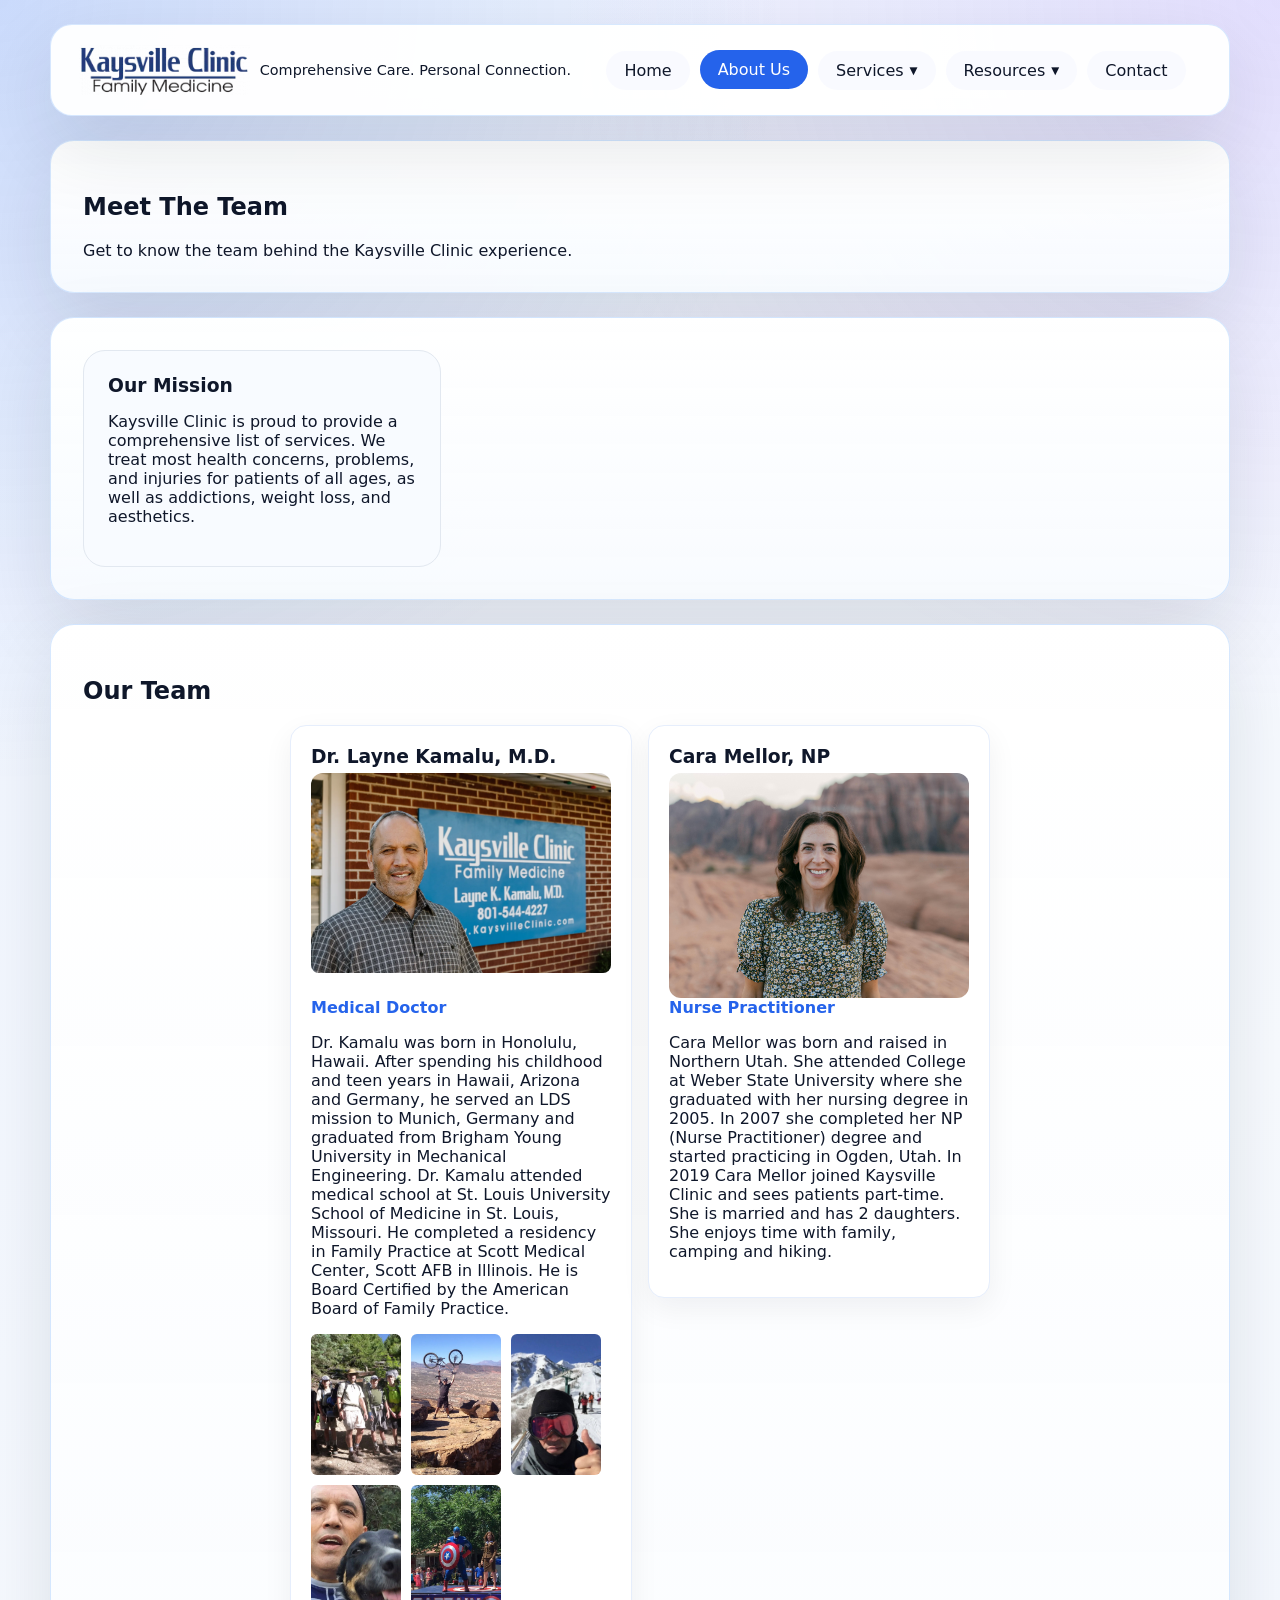
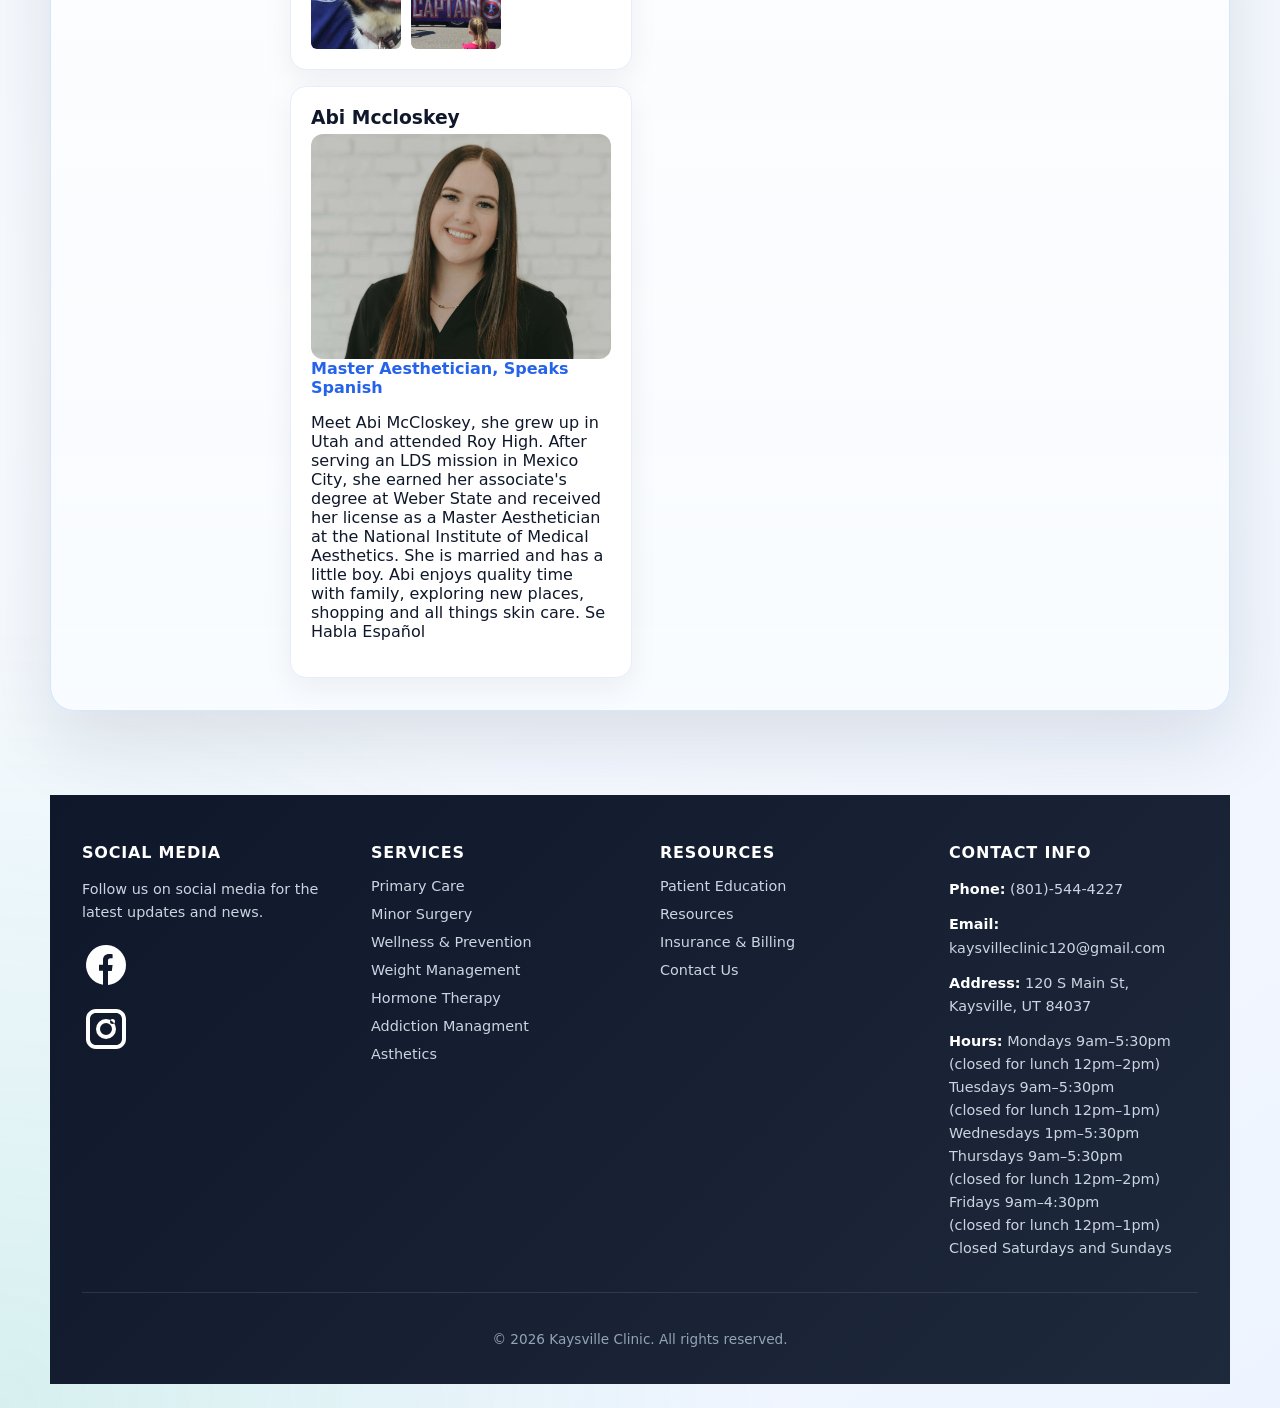
==== commit 7ab59b51: "Update aboutUs.html" ====
--- a/aboutUs.html
+++ b/aboutUs.html
@@ -172,9 +172,12 @@
                     <h4>Services</h4>
                     <ul>
                         <li><a href="services.html">Primary Care</a></li>
+                        <li><a href="services.html">Minor Surgery</a></li>
                         <li><a href="services.html">Wellness & Prevention</a></li>
-                        <li><a href="services.html">Urgent Care</a></li>
-                        <li><a href="services.html">Chronic Disease Management</a></li>
+                        <li><a href="services.html">Weight Management</a></li>
+                        <li><a href="services.html">Hormone Therapy</a></li>
+                        <li><a href="services.html">Addiction Managment</a></li>
+                        <li><a href="services.html">Asthetics</a></li>
                     </ul>
                 </div>
 
--- a/styles.css
+++ b/styles.css
@@ -194,7 +194,7 @@
 .hero-panel {
     position: relative;
     overflow: hidden;
-    padding: 120px 32px;
+    padding: 60px 32px;
     min-height: 600px;
     display: flex;
     align-items: center;
@@ -204,8 +204,8 @@
     /* Your existing gradient stays */
     background: linear-gradient(
         135deg,
-        rgba(37, 99, 235, 0.8),
-        rgba(139, 92, 246, 0.7)
+       rgba(178, 178, 179, 0.8),
+        rgba(47, 77, 243, 0.7),
     );
 }
 
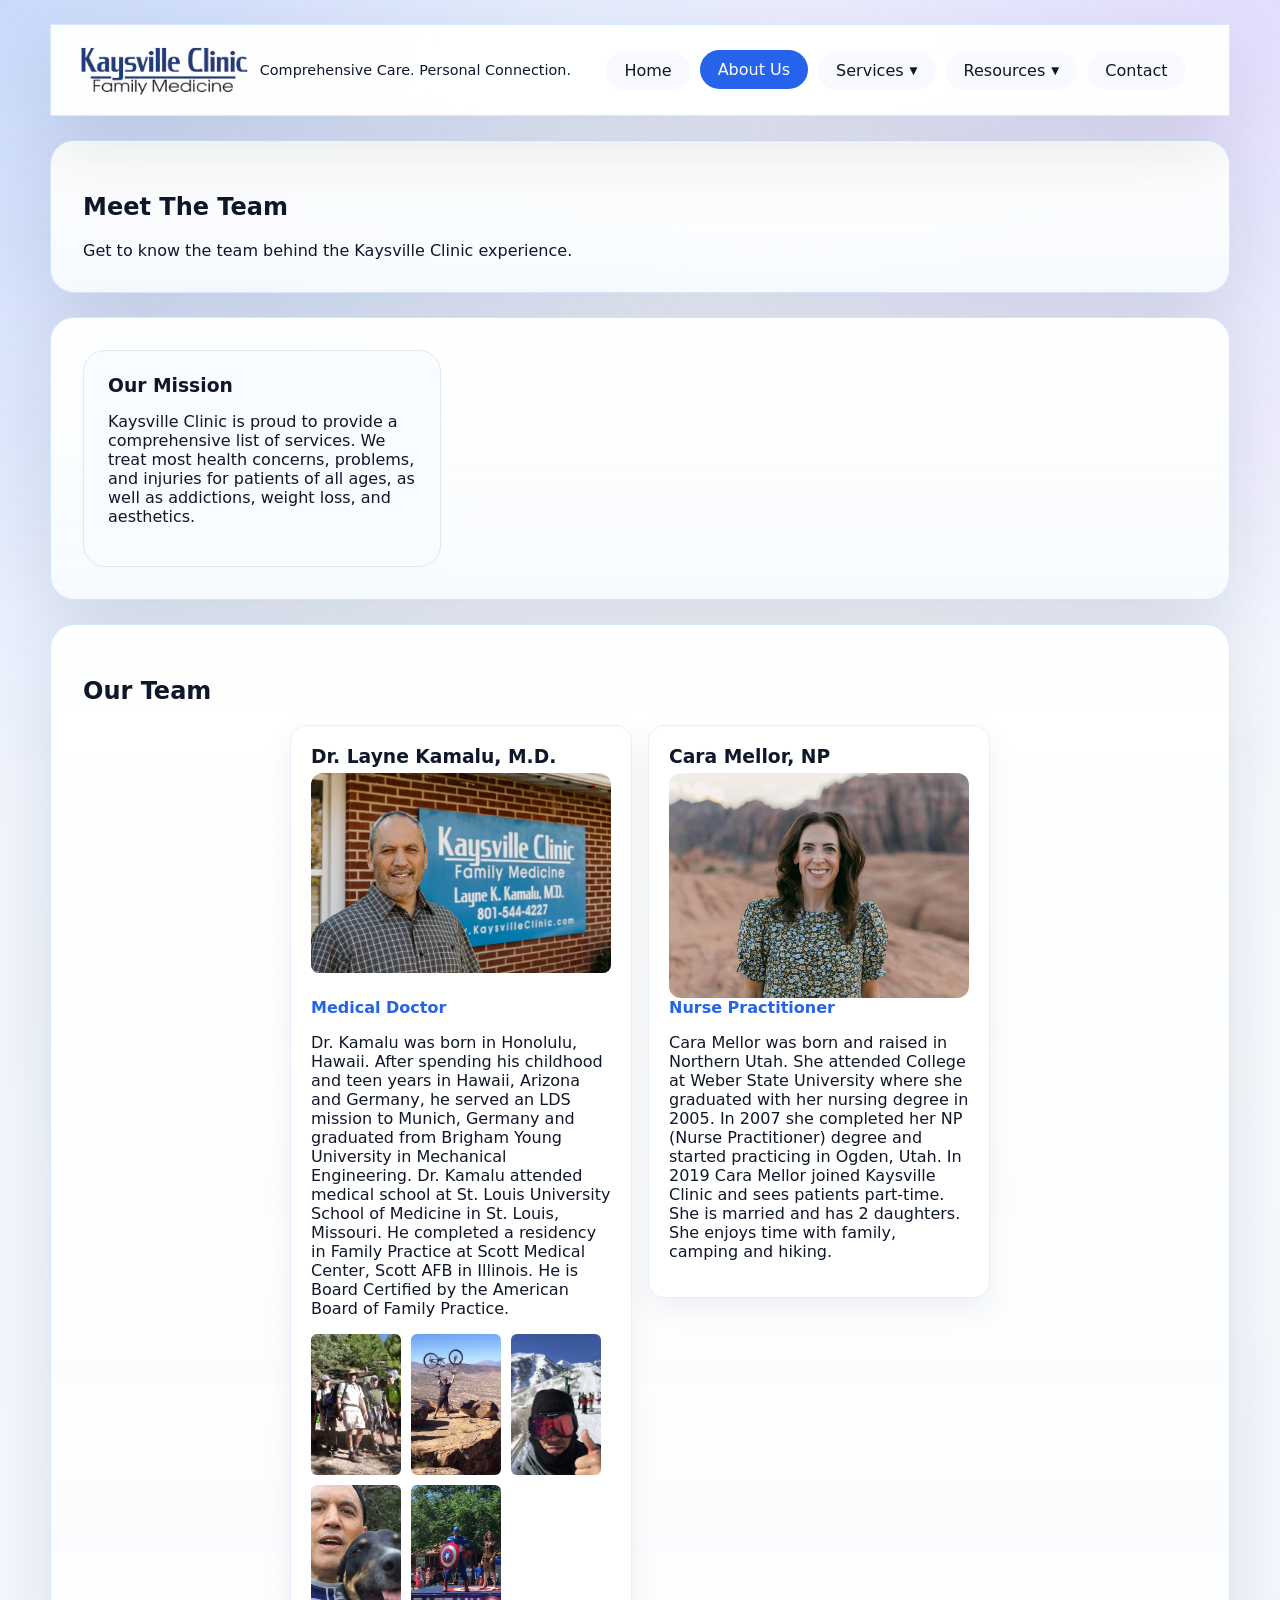
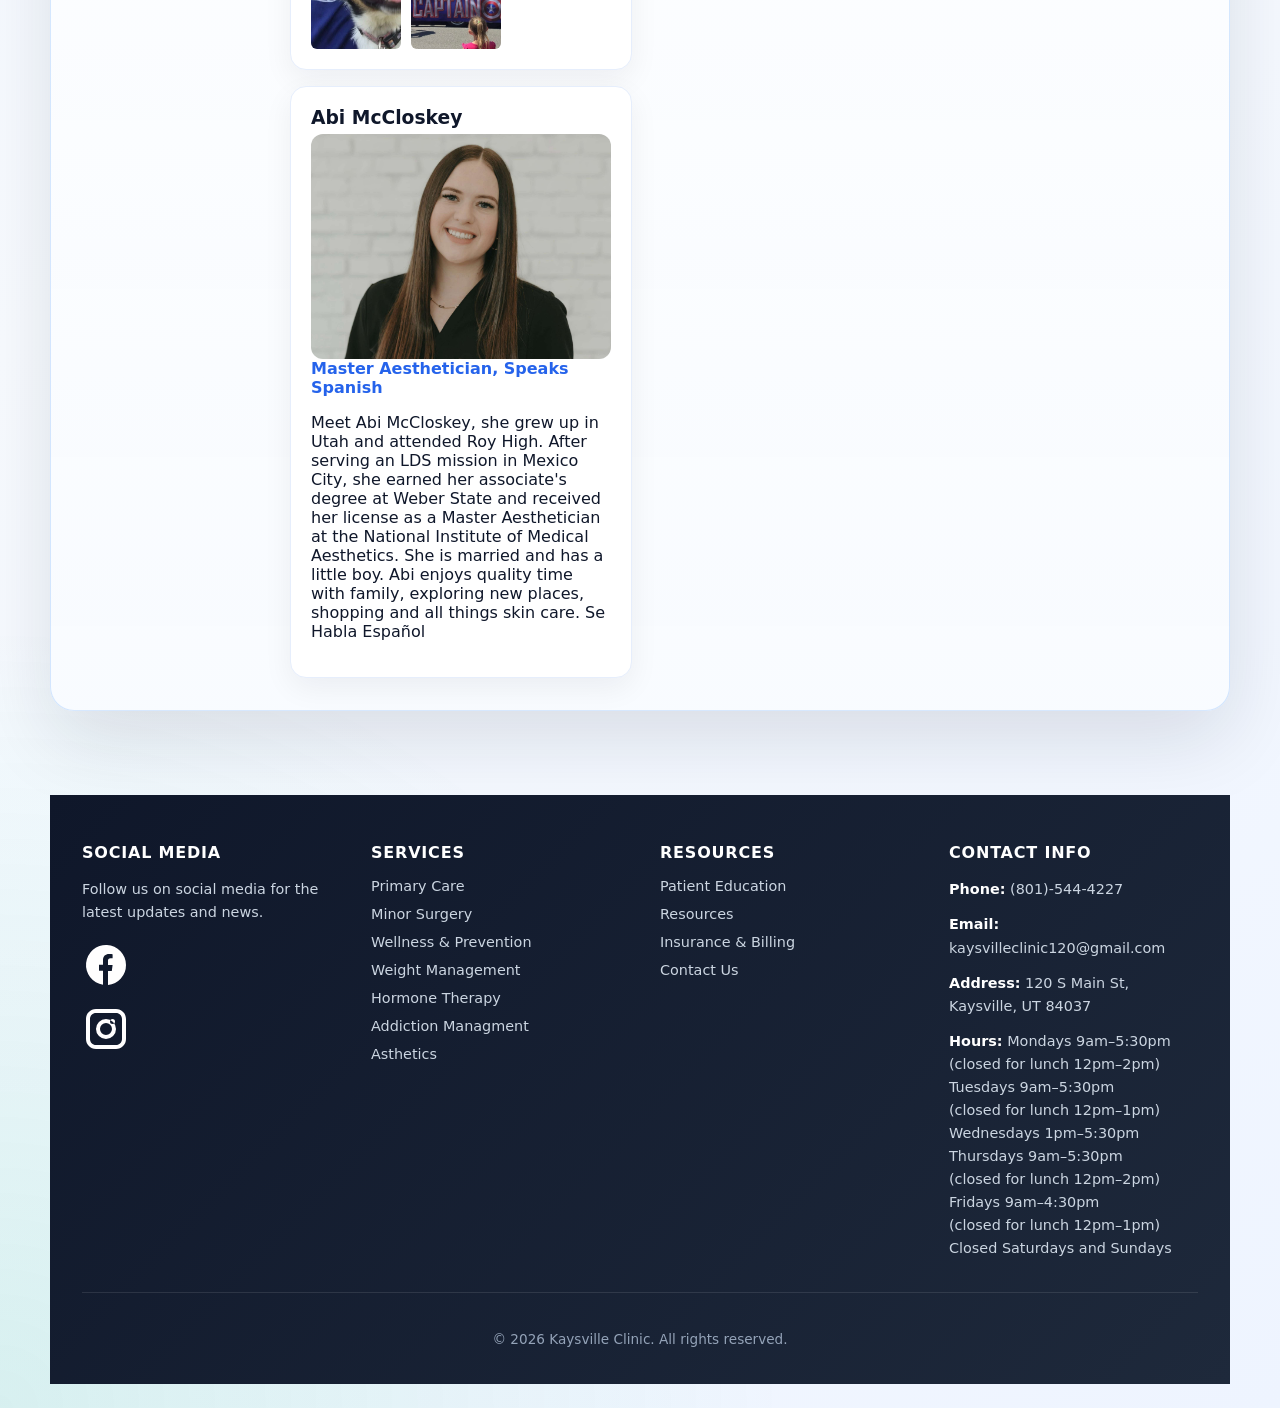
==== commit ee75f9af: "Update aboutUs.html" ====
--- a/aboutUs.html
+++ b/aboutUs.html
@@ -112,7 +112,7 @@
 
             <!-- Abi -->
             <div class="card team-member">
-                <h3>Abi Mccloskey</h3>
+                <h3>Abi McCloskey</h3>
                 <div class="main-image">
                     <img src="assets/images/Abi.jpg" alt="Abi Mcklosky">
                 </div>
--- a/styles.css
+++ b/styles.css
@@ -72,7 +72,7 @@
     justify-content: space-between;
     gap: 20px;
     padding: 20px 28px;
-    border-radius: 22px;
+    border-radius: 0px;
     background: var(--surface);
     border: 1px solid var(--surface-border);
     box-shadow: var(--shadow);
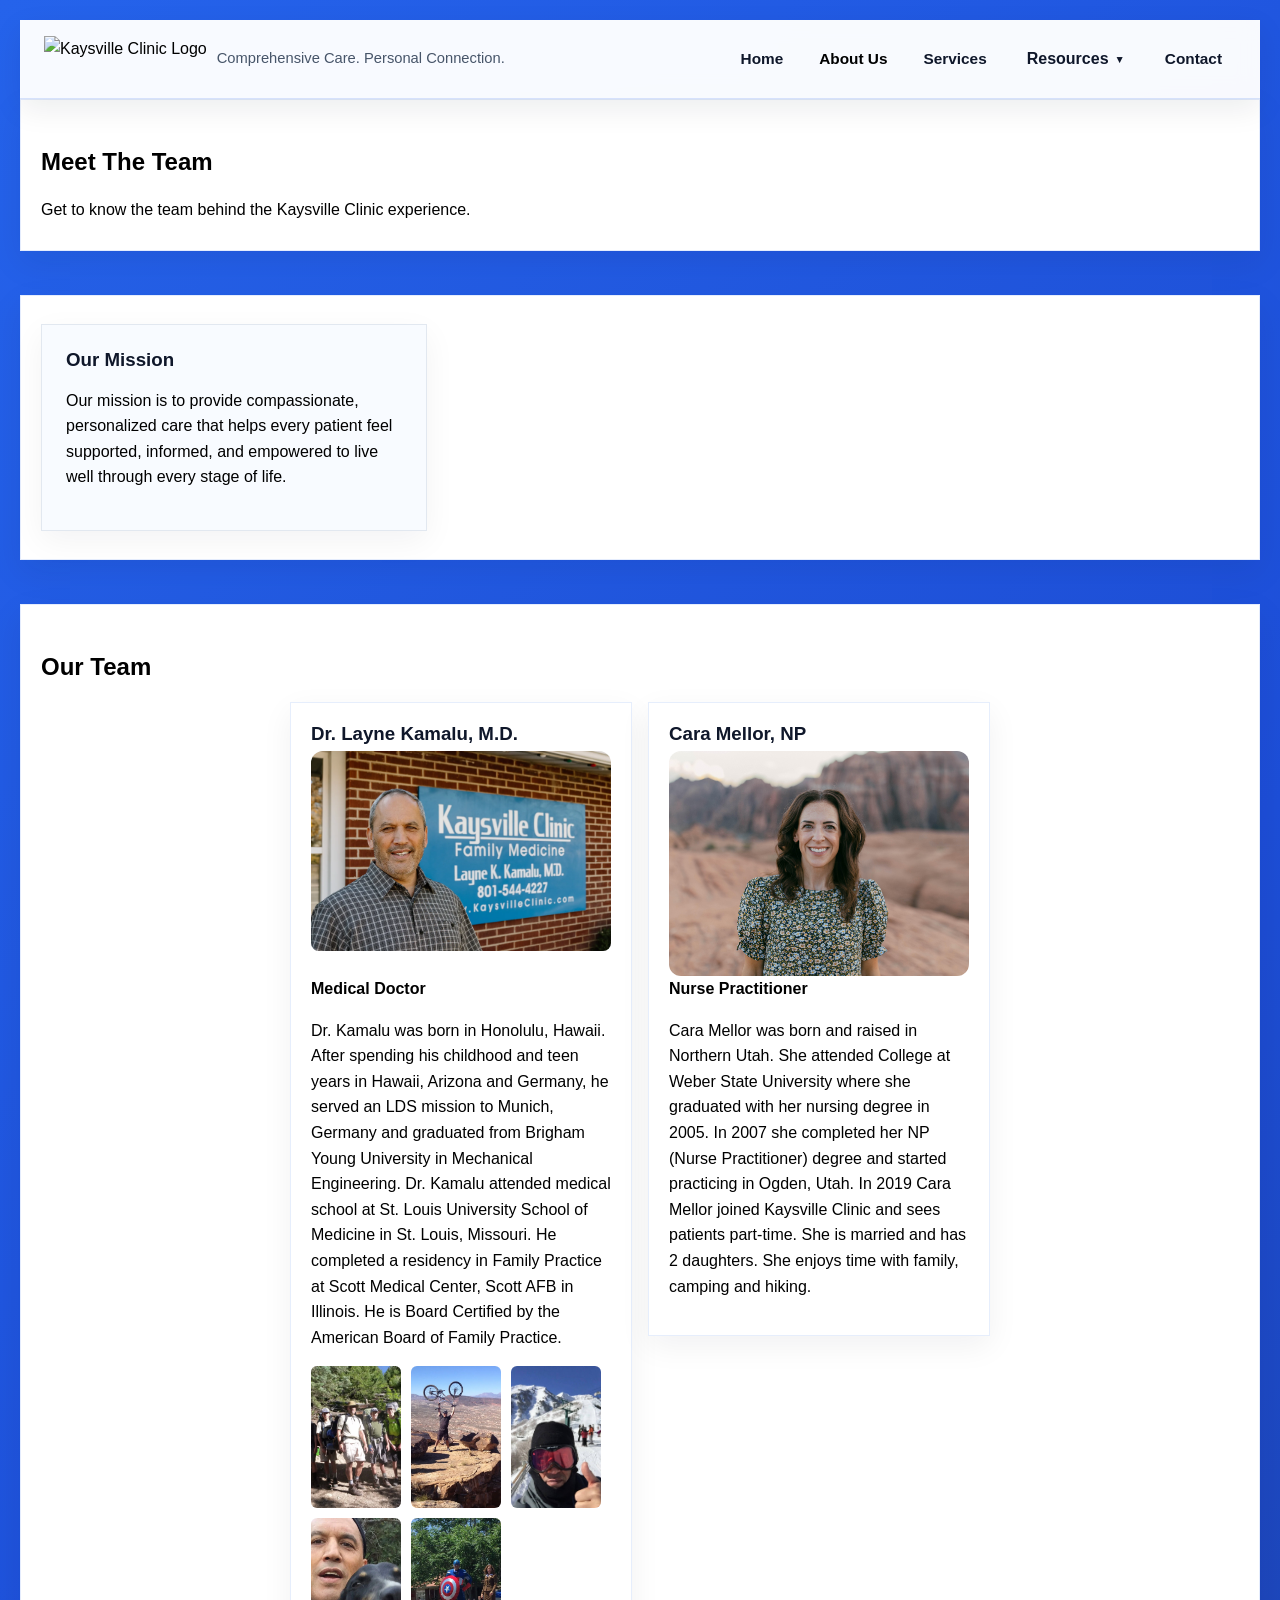
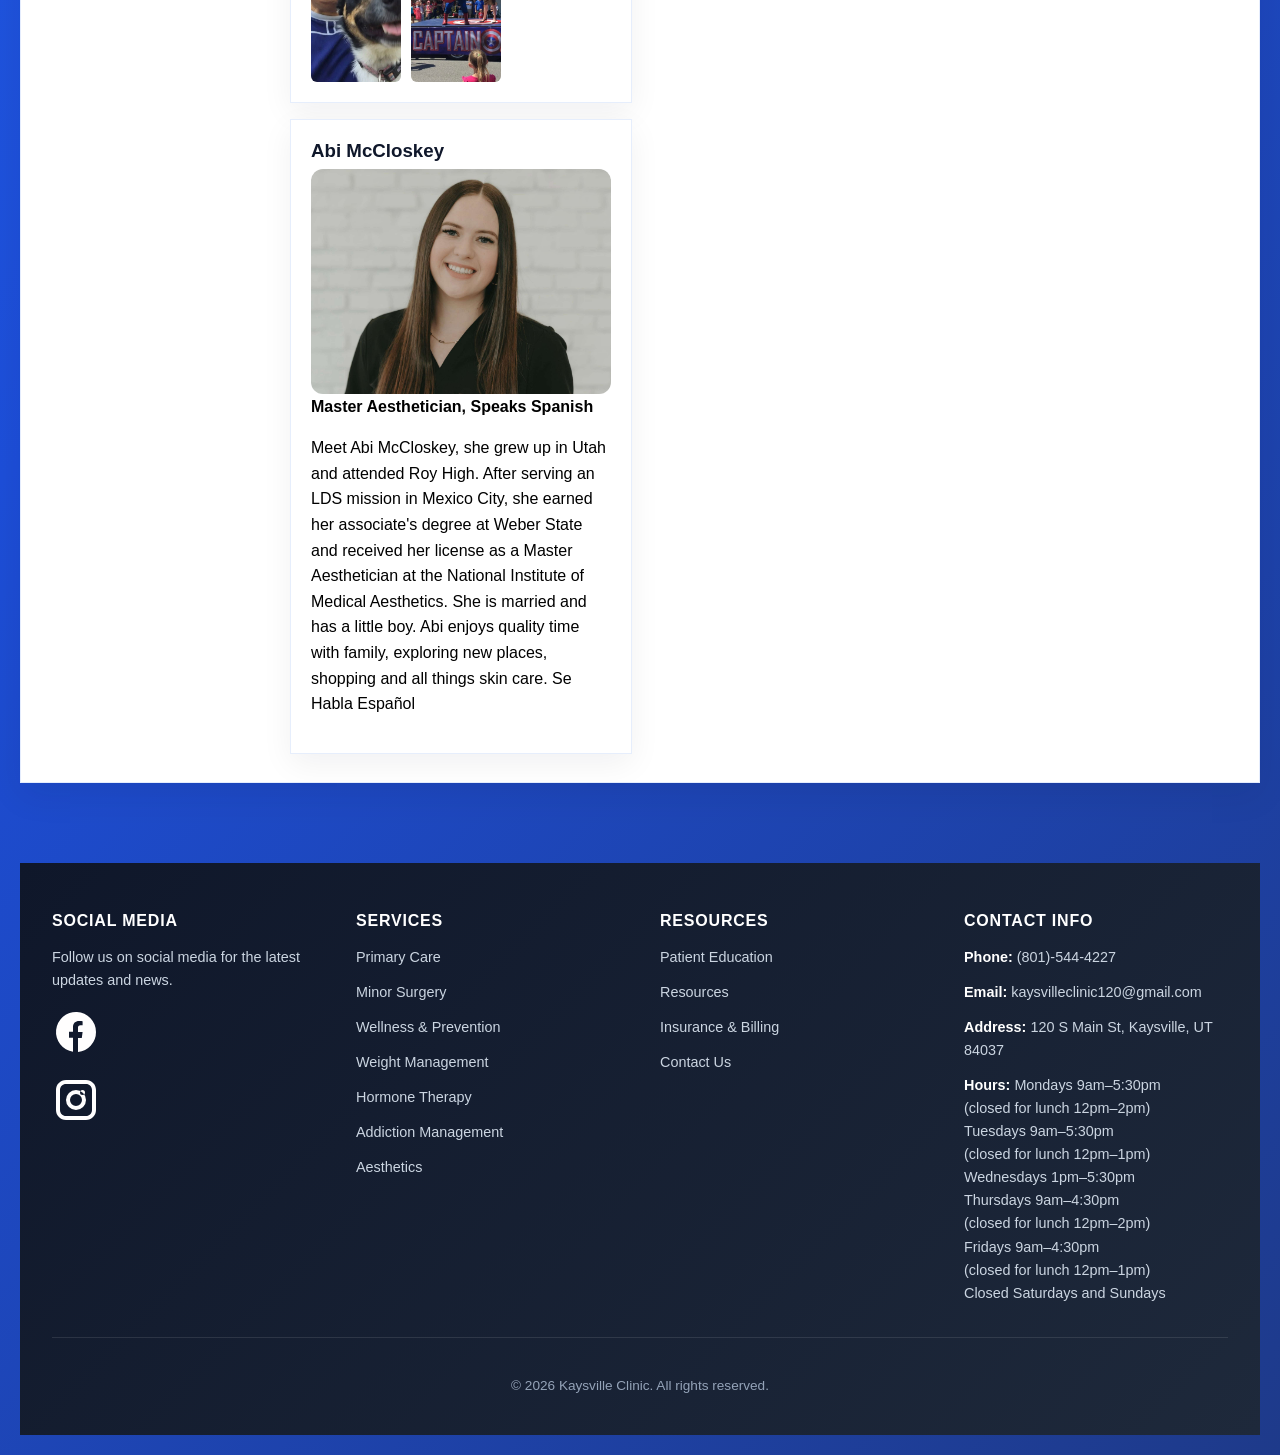
==== commit cf807bf0: "Add files via upload" ====
--- a/aboutUs.html
+++ b/aboutUs.html
@@ -9,25 +9,21 @@
 <body>
     <div class="container">
         <header class="site-header">
-           <a href="/" class="brand">
-    <img src="assets/images/logo.png" alt="Kaysville Clinic Logo">
-    <div class="brand-text">
-         <span>Comprehensive Care. Personal Connection.</span>
-    </div>
-</a>
-
-        
-            <button class="nav-toggle" aria-expanded="false" aria-controls="main-navigation" type="button">
+            <a href="index.html" class="brand">
+                <img src="assets/images/logo.PNG" alt="Kaysville Clinic Logo">
+                <div class="brand-text">
+                    <span>Comprehensive Care. Personal Connection.</span>
+                </div>
+            </a>
+
+            <button class="nav-toggle" aria-expanded="false" aria-controls="main-navigation" type="button" aria-label="Toggle navigation">
                 <span></span>
             </button>
 
             <nav id="main-navigation" class="nav-links" aria-label="Main menu">
                 <a href="index.html">Home</a>
                 <a href="aboutUs.html">About Us</a>
-                <div class="nav-dropdown">
-                    <button class="nav-dropdown-toggle">Services</button>
-                    <div class="dropdown-menu"></div>
-                </div>
+                <a href="services.html">Services</a>
                 <div class="nav-dropdown">
                     <button class="nav-dropdown-toggle" aria-expanded="false">Resources</button>
                     <div class="dropdown-menu">
@@ -55,9 +51,8 @@
         <div class="card">
             <h3>Our Mission</h3>
             <p>
-                Kaysville Clinic is proud to provide a comprehensive list of services. 
-                We treat most health concerns, problems, and injuries for patients of all ages, 
-                as well as addictions, weight loss, and aesthetics.
+                Our mission is to provide compassionate, personalized care that helps every patient feel supported,
+                informed, and empowered to live well through every stage of life.
             </p>
         </div>
     </section>
@@ -176,8 +171,8 @@
                         <li><a href="services.html">Wellness & Prevention</a></li>
                         <li><a href="services.html">Weight Management</a></li>
                         <li><a href="services.html">Hormone Therapy</a></li>
-                        <li><a href="services.html">Addiction Managment</a></li>
-                        <li><a href="services.html">Asthetics</a></li>
+                        <li><a href="services.html">Addiction Management</a></li>
+                        <li><a href="services.html">Aesthetics</a></li>
                     </ul>
                 </div>
 
@@ -218,7 +213,7 @@
                 Tuesdays 9am–5:30pm <br>
                 (closed for lunch 12pm–1pm)<br>
                 Wednesdays 1pm–5:30pm <br>
-                Thursdays 9am–5:30pm <br>
+                Thursdays 9am–4:30pm <br>
                 (closed for lunch 12pm–2pm)<br>
                 Fridays 9am–4:30pm <br>
                 (closed for lunch 12pm–1pm)<br>
@@ -236,66 +231,6 @@
         </footer>
     </div>
 
-    <script>
-        const navToggle = document.querySelector('.nav-toggle');
-        const navLinks = document.querySelector('.nav-links');
-        const dropdownToggles = document.querySelectorAll('.nav-dropdown-toggle');
-
-        navToggle.addEventListener('click', () => {
-            const expanded = navToggle.getAttribute('aria-expanded') === 'true';
-            navToggle.setAttribute('aria-expanded', String(!expanded));
-            navLinks.classList.toggle('active');
-        });
-
-        dropdownToggles.forEach(toggle => {
-            toggle.addEventListener('click', (e) => {
-                e.preventDefault();
-                const dropdown = toggle.parentElement;
-                const menu = dropdown.querySelector('.dropdown-menu');
-                const isOpen = menu.classList.contains('active');
-                
-                // Close other dropdowns
-                document.querySelectorAll('.dropdown-menu').forEach(m => {
-                    m.classList.remove('active');
-                });
-                document.querySelectorAll('.nav-dropdown-toggle').forEach(t => {
-                    t.setAttribute('aria-expanded', 'false');
-                });
-
-                // Toggle current dropdown
-                if (!isOpen) {
-                    menu.classList.add('active');
-                    toggle.setAttribute('aria-expanded', 'true');
-                }
-            });
-        });
-
-        // Close dropdowns when clicking outside
-        document.addEventListener('click', (e) => {
-            if (!e.target.closest('.nav-dropdown')) {
-                document.querySelectorAll('.dropdown-menu').forEach(menu => {
-                    menu.classList.remove('active');
-                });
-                dropdownToggles.forEach(toggle => {
-                    toggle.setAttribute('aria-expanded', 'false');
-                });
-            }
-        });
-
-        // Set the active nav link based on current page
-        (function setActiveNav() {
-            const links = document.querySelectorAll('#main-navigation a');
-            const cur = (window.location.pathname.split('/').pop() || 'index.html').toLowerCase();
-            links.forEach(a => {
-                const href = a.getAttribute('href') || '';
-                const hrefFile = (href.split('/').pop() || 'index.html').toLowerCase();
-                if (hrefFile === cur) {
-                    a.classList.add('active');
-                } else {
-                    a.classList.remove('active');
-                }
-            });
-        })();
-    </script>
+    <script src="script.js"></script>
 </body>
-</html>
+</html>
--- a/styles.css
+++ b/styles.css
@@ -1,6 +1,8 @@
-﻿:root {
+﻿﻿@import url('https://fonts.googleapis.com/css2?family=Inter:wght@400;500;600;700;800&display=swap');
+
+:root {
     color-scheme: light;
-    font-family: Inter, system-ui, -apple-system, BlinkMacSystemFont, Arial, sans-serif;
+    font-family: 'Inter', 'Segoe UI', Roboto, Arial, sans-serif;
     background: #eef4ff;
     color: #0f172a;
     --surface: rgba(255, 255, 255, 0.96);
@@ -13,26 +15,6 @@
     --shadow: 0 28px 80px rgba(15, 23, 42, 0.12);
 }
 
-/* Desktop dropdown visibility override: ensure active menus show */
-@media (min-width: 681px) {
-    .nav-links { position: relative; }
-    .dropdown-menu {
-        position: absolute;
-        left: 0;
-        top: calc(100% + 8px);
-        display: block !important;
-        opacity: 0;
-        visibility: hidden;
-        transform: translateY(-8px);
-    }
-
-    .dropdown-menu.active {
-        display: block !important;
-        opacity: 1 !important;
-        visibility: visible !important;
-        transform: translateY(0) !important;
-    }
-}
 
 *, *::before, *::after {
     box-sizing: border-box;
@@ -48,34 +30,43 @@
     display: flex;
     justify-content: center;
     align-items: stretch;
-    padding: 24px;
-    background: radial-gradient(circle at top left, rgba(37, 99, 235, 0.18), transparent 24%),
-                radial-gradient(circle at top right, rgba(139, 92, 246, 0.16), transparent 22%),
-                radial-gradient(circle at bottom left, rgba(16, 185, 129, 0.12), transparent 24%),
-                linear-gradient(145deg, #eef4ff 0%, #f8fbff 50%, #eef4ff 100%);
+    padding: 20px;
+    font-family: 'Inter', 'Segoe UI', Roboto, Arial, sans-serif;
+    line-height: 1.6;
+    background: linear-gradient(135deg, #2563eb 0%, #1d4ed8 48%, #1e3a8a 100%);
+}
+
+h1, h2, h3, h4, h5, h6 {
+    font-family: 'Inter', 'Segoe UI', Roboto, Arial, sans-serif;
+    line-height: 1.2;
+}
+
+p, li, a, button, input, textarea, select {
+    font-family: 'Inter', 'Segoe UI', Roboto, Arial, sans-serif;
 }
 
 .container {
-    width: min(100%, 1180px);
+    width: 100%;
+    max-width: none;
     display: flex;
     flex-direction: column;
-    gap: 24px;
+    gap: 0;
     position: relative;
 }
 
 .site-header {
     position: sticky;
     top: 0;
-    z-index: 10;
+    z-index: 40;
     display: flex;
     align-items: center;
     justify-content: space-between;
-    gap: 20px;
-    padding: 20px 28px;
-    border-radius: 0px;
-    background: var(--surface);
-    border: 1px solid var(--surface-border);
-    box-shadow: var(--shadow);
+    gap: 16px;
+    padding: 16px 24px;
+    background: rgba(255, 255, 255, 0.97);
+    backdrop-filter: blur(10px);
+    border-bottom: 1px solid rgba(37, 99, 235, 0.16);
+    box-shadow: 0 10px 30px rgba(15, 23, 42, 0.08);
 }
 
 .brand {
@@ -84,54 +75,63 @@
     gap: 10px;
     text-decoration: none;
     color: inherit;
-}
-.clinic-logo {
-    height: 75px;
+    min-width: 0;
+}
+
+.brand:hover {
+    opacity: 0.95;
+}
+
+.brand img {
+    height: 46px;
     width: auto;
 }
 
-.brand img {
-    height: 50px; /* adjust as needed */
-    width: auto;
-}
-
-.brand-text strong {
-    font-size: 1.2rem;
+.brand-text {
+    display: flex;
+    flex-direction: column;
+    gap: 2px;
 }
 
 .brand-text span {
-    font-size: 0.9rem;
-    display: block;
-}
-
+    font-size: 0.92rem;
+    line-height: 1.3;
+    color: #475569;
+}
 
 .nav-links {
     display: flex;
+    align-items: center;
+    justify-content: flex-end;
     flex-wrap: wrap;
-    flex: 1 1 auto;
-    justify-content: center;
-    gap: 10px;
-    position: relative;
-}
-
-.nav-links a {
+    gap: 8px;
+    margin-left: auto;
+}
+
+.nav-links a,
+.nav-dropdown-toggle {
     display: inline-flex;
     align-items: center;
     justify-content: center;
-    padding: 10px 18px;
+    padding: 10px 14px;
     color: #0f172a;
     text-decoration: none;
-    border-radius: 999px;
-    background: var(--surface-soft);
-    font-weight: 500;
-    transition: transform 0.2s ease, background 0.2s ease, color 0.2s ease;
+    border: none;
+    background: transparent;
+    font-weight: 600;
+    font-size: 0.96rem;
+    font-family: inherit;
+    cursor: pointer;
+    transition: background 0.2s ease, color 0.2s ease;
 }
 
 .nav-links a:hover,
-.nav-links a.active {
-    background: var(--accent-soft);
-    color: var(--accent);
-    transform: translateY(-1px);
+.nav-links a.active,
+.nav-dropdown-toggle:hover,
+.nav-dropdown-toggle.active,
+.nav-dropdown-toggle[aria-expanded="true"] {
+    background: var(--accent);
+    color: #ffffff;
 }
 
 .nav-toggle {
@@ -140,16 +140,15 @@
     justify-content: center;
     width: 46px;
     height: 46px;
-    border-radius: 14px;
+    border-radius: 0;
     border: 1px solid rgba(148, 163, 184, 0.3);
     background: var(--surface-soft);
     color: #0f172a;
     cursor: pointer;
-    transition: transform 0.2s ease, background 0.2s ease;
+    transition: background 0.2s ease;
 }
 
 .nav-toggle:hover {
-    transform: translateY(-1px);
     background: #ffffff;
 }
 
@@ -173,6 +172,11 @@
     top: 6px;
 }
 
+.clinic-logo {
+    height: 75px;
+    width: auto;
+}
+
 main {
     display: flex;
     flex-direction: column;
@@ -180,11 +184,12 @@
 }
 
 .panel {
-    padding: 32px;
-    border-radius: 24px;
-    background: linear-gradient(180deg, rgba(255, 255, 255, 0.98), rgba(248, 251, 255, 0.94));
-    border: 1px solid var(--surface-border);
-    box-shadow: var(--shadow);
+    padding: 28px 20px;
+    border-radius: 0;
+    background: #ffffff;
+    border: 1px solid rgba(37, 99, 235, 0.12);
+    box-shadow: 0 12px 32px rgba(15, 23, 42, 0.08);
+    margin-bottom: 20px;
 }
 
 /* ============================
@@ -194,19 +199,15 @@
 .hero-panel {
     position: relative;
     overflow: hidden;
-    padding: 60px 32px;
-    min-height: 600px;
-    display: flex;
-    align-items: center;
+    padding: 72px 20px;
+    min-height: 560px;
+    display: flex;
+    align-items: flex-start;
     justify-content: center;
     gap: 32px;
-
-    /* Your existing gradient stays */
-    background: linear-gradient(
-        135deg,
-       rgba(178, 178, 179, 0.8),
-        rgba(47, 77, 243, 0.7),
-    );
+    background:
+        linear-gradient(90deg, rgba(255, 255, 255, 0.08) 0%, rgba(255, 255, 255, 0.02) 100%),
+        url('assets/images/NewKaysville.jpg') center/cover no-repeat;
 }
 
 /* ============================
@@ -242,16 +243,20 @@
 .hero-content {
     position: relative;
     z-index: 3;
-    height: 100%;
+    width: 100%;
     display: flex;
     justify-content: center;
+    align-items: flex-start;
+}
+
+.hero-text-center {
+    display: flex;
+    flex-direction: column;
     align-items: center;
-}
-
-.hero-text-center {
-    display: grid;
-    gap: 20px;
+    gap: 16px;
     text-align: center;
+    max-width: 560px;
+    margin-top: 12px;
 }
 
 /* ============================
@@ -262,15 +267,16 @@
     margin: 0;
     font-size: clamp(2rem, 5vw, 3.5rem);
     line-height: 1.2;
-    color: #ffffff;
+    color: #000000;
     font-weight: 700;
 }
 
 .hero-text-center .hero-text {
     margin: 0;
     font-size: 1.1rem;
-    color: rgba(255, 255, 255, 0.95);
+    color: rgba(0, 0, 0, 0.95);
     line-height: 1.7;
+    max-width: 520px;
 }
 
 /* ============================
@@ -278,20 +284,32 @@
 ============================ */
 
 .clinic-logo {
-    width: 350px;
+    width: 220px;
     max-width: 100%;
     height: auto;
+    display: block;
+    margin: 0 auto 8px;
+    padding: 0;
+    background: transparent;
+    box-shadow: none;
+    border: 0;
+}
+
+.brand img,
+.clinic-logo {
+    image-rendering: auto;
+    transform: translateZ(0);
 }
 
 /* ============================
    BUTTONS
 ============================ */
 
-.hero-actions {
-    display: flex;
-    flex-wrap: wrap;
-    gap: 14px;
+.hero-button-wrap {
+    display: flex;
     justify-content: center;
+    margin-top: 8px;
+    width: 100%;
 }
 
 /* ============================
@@ -299,12 +317,12 @@
 ============================ */
 
 .hero-panel .hero-text {
-    color: rgba(255, 255, 255, 0.95) !important;
+    color: rgba(0, 0, 0, 0.95) !important;
 }
 
 .hero-panel .eyebrow {
     background: rgba(255, 255, 255, 0.2);
-    color: #ffffff;
+    color: #000000;
 }
 
 
@@ -313,10 +331,10 @@
     align-items: center;
     justify-content: center;
     padding: 14px 24px;
-    border-radius: 999px;
+    border-radius: 0;
     text-decoration: none;
     font-weight: 600;
-    transition: transform 0.2s ease, box-shadow 0.2s ease, background 0.2s ease;
+    transition: background 0.2s ease;
 }
 
 .button.primary {
@@ -326,12 +344,27 @@
 }
 
 .button.secondary {
-    background: var(--surface-soft);
+    background: #ffffff;
     color: #0f172a;
 }
 
 .button:hover {
-    transform: translateY(-2px);
+    transform: none;
+}
+
+.panel,
+.button,
+.service-image,
+.feature-item,
+.testimonial-card,
+.card,
+.pricing-card,
+.contact-card,
+.nav-toggle,
+.nav-links a,
+.nav-dropdown-toggle,
+.social-icon {
+    border-radius: 0 !important;
 }
 
 .hero-image {
@@ -347,6 +380,7 @@
     border-radius: 22px;
     background: #f8fbff;
     border: 1px solid #e2e8f0;
+    box-shadow: 0 10px 30px rgba(15, 23, 42, 0.05);
 }
 
 .feature-card h2,
@@ -370,7 +404,19 @@
 }
 
 .pricing-grid {
-    grid-template-columns: repeat(3, minmax(240px, 1fr));
+    grid-template-columns: repeat(auto-fit, minmax(280px, 1fr));
+}
+
+.pricing-card ul {
+    margin: 0;
+    padding-left: 18px;
+    display: grid;
+    gap: 8px;
+    color: #334155;
+}
+
+.pricing-page .section-header {
+    margin-bottom: 24px;
 }
 
 .about-grid {
@@ -462,9 +508,10 @@
     max-width: 720px;
 }
 
-.nav-links a.active {
+.nav-links a.active,
+.nav-dropdown-toggle.active {
     background: var(--accent);
-    color: #ffffff;
+    color: #000000;
 }
 
 footer.site-footer {
@@ -498,34 +545,82 @@
     color: #cbd5e1;
 }
 
-/* Responsive: center nav and hamburger menu */
+/* Navigation dropdown */
+.nav-dropdown {
+    position: relative;
+}
+
+.dropdown-menu {
+    display: none;
+    position: absolute;
+    top: calc(100% + 6px);
+    left: 0;
+    min-width: 220px;
+    background: #ffffff;
+    border: 1px solid var(--surface-border);
+    padding: 8px;
+    box-shadow: 0 16px 40px rgba(15, 23, 42, 0.12);
+    z-index: 50;
+    gap: 6px;
+}
+
+.dropdown-menu a {
+    padding: 8px 12px;
+    color: var(--text-muted);
+    text-decoration: none;
+}
+
+.dropdown-menu a:hover {
+    background: var(--accent-soft);
+    color: var(--accent);
+}
+
+.dropdown-menu.active {
+    display: grid;
+}
+
+@media (max-width: 900px) {
+    .site-header {
+        padding: 14px 16px;
+    }
+
+    .brand-text span {
+        font-size: 0.82rem;
+    }
+}
+
 @media (max-width: 800px) {
+    .site-header {
+        flex-wrap: wrap;
+    }
+
     .nav-toggle {
-        display: flex;
+        display: inline-flex;
+        margin-left: auto;
     }
 
     .nav-links {
-        position: absolute;
-        left: 20px;
-        right: 20px;
-        top: 86px;
-        background: var(--surface);
+        display: none;
+        width: 100%;
         flex-direction: column;
-        align-items: center;
-        gap: 12px;
-        padding: 12px;
-        border-radius: 14px;
-        border: 1px solid var(--surface-border);
-        display: none;
+        align-items: stretch;
+        gap: 8px;
+        margin-left: 0;
+        margin-top: 8px;
+        padding-top: 4px;
     }
 
     .nav-links.active {
         display: flex;
     }
 
-    .nav-links a {
+    .nav-links a,
+    .nav-dropdown-toggle {
         width: 100%;
-        justify-content: center;
+        justify-content: flex-start;
+        padding: 12px 14px;
+        text-align: left;
+        border: 1px solid transparent;
     }
 
     .nav-dropdown {
@@ -533,69 +628,83 @@
     }
 
     .dropdown-menu {
+        position: static;
         display: none;
-        flex-direction: column;
-        gap: 8px;
         width: 100%;
-        padding: 6px 0;
+        min-width: 0;
+        margin-top: 6px;
+        padding: 6px 0 0 8px;
+        border: 0;
+        box-shadow: none;
+        background: transparent;
     }
 
     .dropdown-menu.active {
         display: flex;
-    }
-
-    .nav-dropdown-toggle {
-        width: 100%;
-        text-align: center;
-        background: transparent;
-        border: none;
-        padding: 10px 0;
-        font-weight: 600;
-        cursor: pointer;
-    }
-}
-
-/* Dropdown menu styles */
-.nav-dropdown { position: static; }
-    .dropdown-menu {
-        display: none;
-        position: absolute;
-        left: 0;
-        top: calc(100% + 8px);
-        min-width: 220px;
-    background: var(--surface);
-    border: 1px solid var(--surface-border);
-    border-radius: 12px;
-    padding: 8px;
-    box-shadow: var(--shadow);
-    z-index: 20;
-    display: grid;
-    gap: 6px;
-}
-.dropdown-menu a {
-    padding: 8px 12px;
-    border-radius: 8px;
-    color: var(--text-muted);
-    text-decoration: none;
-}
-.dropdown-menu a:hover { background: var(--accent-soft); color: var(--accent); }
-.dropdown-menu.active { display: grid; }
+        flex-direction: column;
+        gap: 6px;
+    }
+}
+
+@media (max-width: 560px) {
+    .site-header {
+        padding: 12px 14px;
+        gap: 10px;
+    }
+
+    .brand {
+        gap: 8px;
+    }
+
+    .brand img {
+        height: 40px;
+    }
+
+    .brand-text span {
+        font-size: 0.74rem;
+        line-height: 1.3;
+    }
+
+    .nav-toggle {
+        width: 42px;
+        height: 42px;
+    }
+}
 
 /* Tabs */
 .tabs .tab-list { display:flex; gap:8px; flex-wrap:nowrap; overflow:auto; padding-bottom:8px; }
-.tabs .tab { background: var(--surface-soft); border: none; padding:10px 14px; border-radius:999px; cursor:pointer; font-weight:600; }
+.tabs .tab { background: var(--surface-soft); border: none; padding:10px 14px; border-radius:0; cursor:pointer; font-weight:600; }
 .tabs .tab[aria-selected="true"], .tabs .tab:hover { background: var(--accent); color: #fff; }
 .tab-content { margin-top: 16px; }
 .tab-panel { display:none; }
-.tab-panel.active { display:block; }
-
-/* Responsive header/nav */
-@media (max-width: 900px) {
-    .nav-toggle { display: inline-flex; }
-    .nav-links { position: absolute; top: 86px; right: 28px; background: var(--surface); border: 1px solid var(--surface-border); border-radius: 12px; padding: 12px; flex-direction: column; align-items: flex-end; display: none; width: calc(100% - 64px); max-width: 320px; }
-    .nav-links.active { display: flex; }
-    .nav-links a { width: 100%; text-align: right; }
-    .dropdown-menu { position: static; width: 100%; box-shadow: none; border: none; background: transparent; padding: 0; }
+.tab-panel.active { display:block !important; }
+.service-section {
+    margin-top: 20px;
+    padding: 18px 20px;
+    background: #f8fbff;
+    border: 1px solid #e2e8f0;
+}
+.service-section h3 {
+    margin: 0 0 10px;
+    color: #0f172a;
+}
+.service-section p {
+    margin: 0 0 10px;
+    color: #334155;
+    line-height: 1.7;
+}
+.service-list {
+    margin: 0;
+    padding-left: 20px;
+    display: grid;
+    gap: 8px;
+    color: #334155;
+    line-height: 1.6;
+}
+.tabs .tab.active,
+.tabs .tab[aria-selected="true"] {
+    background: #2563eb;
+    color: #ffffff;
 }
 
 @media (max-width: 480px) {
@@ -663,6 +772,75 @@
     font-weight: 700;
 }
 
+.section-header p {
+    margin: 0 auto;
+    max-width: 720px;
+    color: var(--text-muted);
+    line-height: 1.7;
+}
+
+.about-summary {
+    background: linear-gradient(180deg, #f8fbff 0%, #ffffff 100%);
+}
+
+.services-grid {
+    display: grid;
+    grid-template-columns: repeat(auto-fit, minmax(220px, 1fr));
+    gap: 18px;
+}
+
+.service-card {
+    padding: 22px;
+    background: #ffffff;
+    border: 1px solid #dbeafe;
+    box-shadow: 0 10px 24px rgba(37, 99, 235, 0.06);
+    display: flex;
+    flex-direction: column;
+    gap: 10px;
+}
+
+.service-number {
+    display: inline-flex;
+    align-items: center;
+    justify-content: center;
+    width: 34px;
+    height: 34px;
+    background: var(--accent);
+    color: #ffffff;
+    font-weight: 700;
+}
+
+.service-card h3 {
+    margin: 0;
+    color: #0f172a;
+}
+
+.service-card p {
+    margin: 0;
+    color: var(--text-muted);
+    line-height: 1.6;
+}
+
+.newsletter-card {
+    background: linear-gradient(135deg, #eff6ff 0%, #ffffff 100%);
+    border: 1px solid #dbeafe;
+    padding: 30px;
+    display: grid;
+    gap: 12px;
+    justify-items: start;
+}
+
+.newsletter-card h2 {
+    margin: 0;
+    color: #0f172a;
+}
+
+.newsletter-card p {
+    margin: 0;
+    color: var(--text-muted);
+    line-height: 1.7;
+}
+
 /* Testimonials Section */
 .testimonials-panel {
     background: linear-gradient(180deg, rgba(255, 255, 255, 0.98), rgba(248, 251, 255, 0.94));
@@ -761,8 +939,8 @@
 
 .service-image {
     min-height: 300px;
-    border-radius: 16px;
-    box-shadow: 0 12px 32px rgba(15, 23, 42, 0.12);
+    border-radius: 0;
+    box-shadow: none;
 }
 
 /* Why Choose Us */
@@ -781,14 +959,14 @@
     padding: 28px;
     background: #f8fbff;
     border: 1px solid #e0e7ff;
-    border-radius: 16px;
+    border-radius: 0;
     text-align: center;
     transition: transform 0.3s ease, box-shadow 0.3s ease;
 }
 
 .feature-item:hover {
-    transform: translateY(-4px);
-    box-shadow: 0 8px 24px rgba(37, 99, 235, 0.12);
+    transform: none;
+    box-shadow: none;
 }
 
 .feature-icon {
@@ -818,20 +996,19 @@
     justify-content: center;
     padding: 10px 18px;
     color: #0f172a;
-    background: var(--surface-soft);
+    background: transparent;
     border: none;
-    border-radius: 999px;
-    font-weight: 500;
+    border-radius: 0;
+    font-weight: 600;
     cursor: pointer;
-    transition: transform 0.2s ease, background 0.2s ease, color 0.2s ease;
+    transition: background 0.2s ease, color 0.2s ease;
     font-size: 1rem;
     font-family: inherit;
 }
 
 .nav-dropdown-toggle:hover {
-    background: var(--accent-soft);
-    color: var(--accent);
-    transform: translateY(-1px);
+    background: #2563eb;
+    color: #ffffff;
 }
 
 .nav-dropdown-toggle::after {
@@ -1136,4 +1313,4 @@
 .button.secondary:hover {
     background: #0077cc;
     color: white;
-}
+}
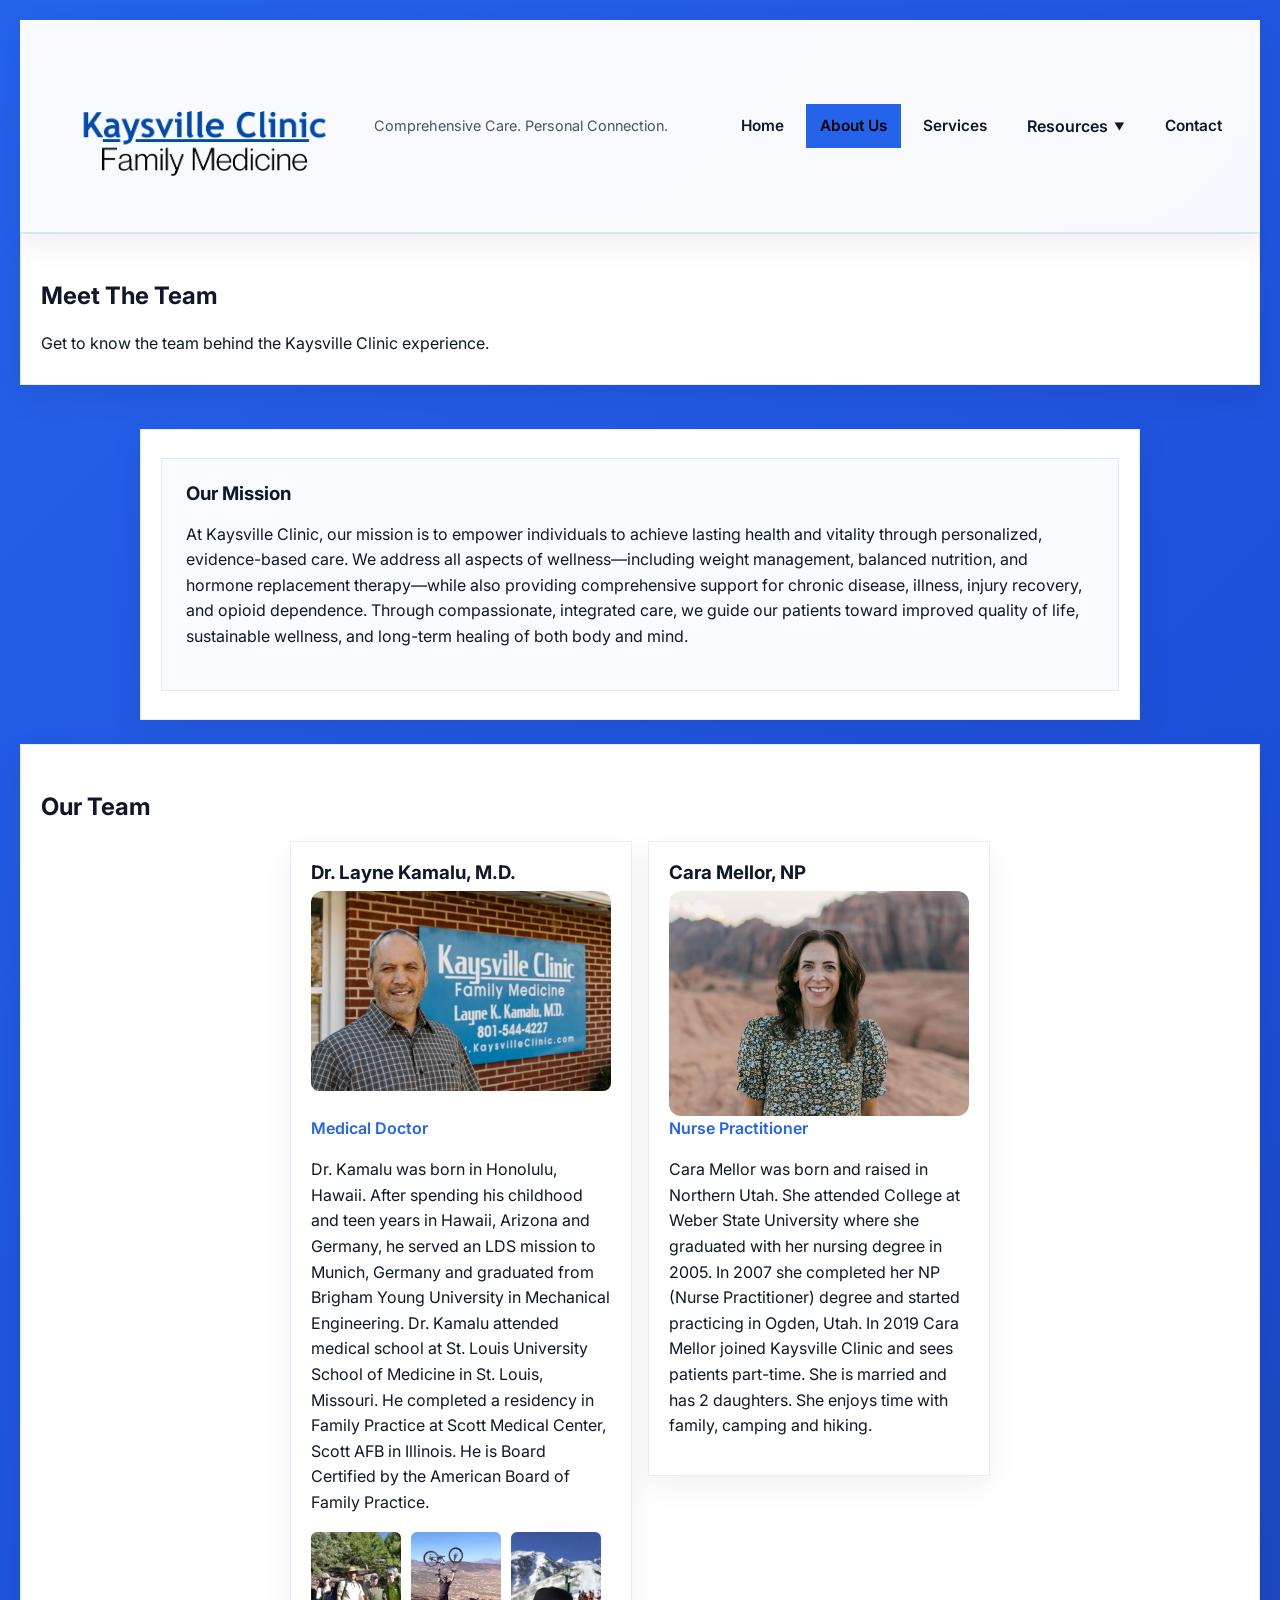
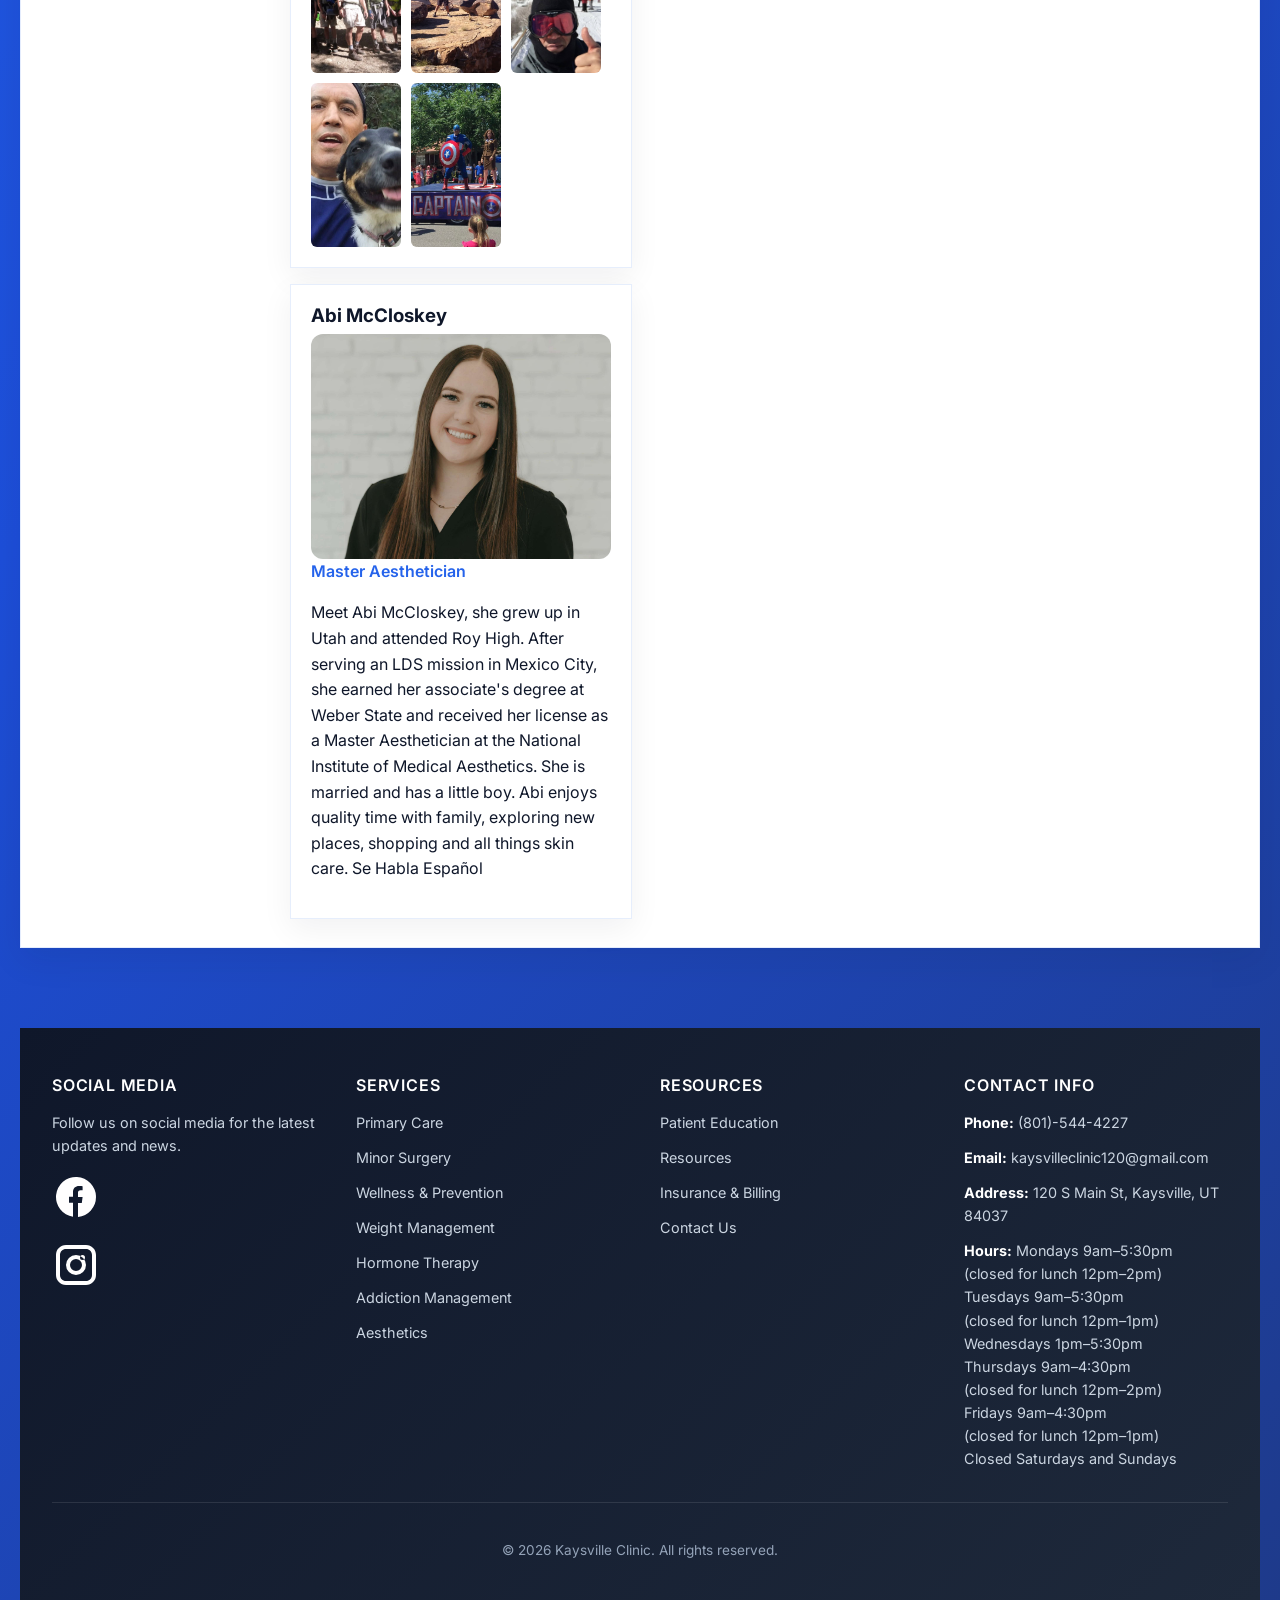
==== commit a92e34f6: "Add files via upload" ====
--- a/aboutUs.html
+++ b/aboutUs.html
@@ -10,7 +10,7 @@
     <div class="container">
         <header class="site-header">
             <a href="index.html" class="brand">
-                <img src="assets/images/logo.PNG" alt="Kaysville Clinic Logo">
+                <img src="assets/images/KaysvilleClinic.png" alt="Kaysville Clinic Logo">
                 <div class="brand-text">
                     <span>Comprehensive Care. Personal Connection.</span>
                 </div>
@@ -51,8 +51,9 @@
         <div class="card">
             <h3>Our Mission</h3>
             <p>
-                Our mission is to provide compassionate, personalized care that helps every patient feel supported,
-                informed, and empowered to live well through every stage of life.
+                At Kaysville Clinic, our mission is to empower individuals to achieve lasting health and vitality through personalized, evidence-based care. We address all aspects of wellness—including weight management, balanced nutrition, and hormone replacement therapy—while also providing comprehensive support for chronic disease, illness, injury recovery, and opioid dependence.
+
+                Through compassionate, integrated care, we guide our patients toward improved quality of life, sustainable wellness, and long-term healing of both body and mind.
             </p>
         </div>
     </section>
@@ -112,7 +113,7 @@
                     <img src="assets/images/Abi.jpg" alt="Abi Mcklosky">
                 </div>
 
-                <p class="role">Master Aesthetician, Speaks Spanish</p>
+                <p class="role">Master Aesthetician</p>
 
                 <p>
                     Meet Abi McCloskey, she grew up in Utah and attended Roy High. After serving an LDS mission in Mexico City, she earned her associate's degree at Weber State and received her license as a Master Aesthetician at the National Institute of Medical Aesthetics. She is married and has a little boy. Abi enjoys quality time with family, exploring new places, shopping and all things skin care.
--- a/styles.css
+++ b/styles.css
@@ -1,4 +1,4 @@
-﻿﻿@import url('https://fonts.googleapis.com/css2?family=Inter:wght@400;500;600;700;800&display=swap');
+﻿@import url('https://fonts.googleapis.com/css2?family=Inter:wght@400;500;600;700;800&display=swap');
 
 :root {
     color-scheme: light;
@@ -50,7 +50,7 @@
     max-width: none;
     display: flex;
     flex-direction: column;
-    gap: 0;
+    gap: 2;
     position: relative;
 }
 
@@ -83,7 +83,7 @@
 }
 
 .brand img {
-    height: 46px;
+    height: 180px;
     width: auto;
 }
 
@@ -94,8 +94,8 @@
 }
 
 .brand-text span {
-    font-size: 0.92rem;
-    line-height: 1.3;
+    font-size: 0.90rem;
+    line-height: 2;
     color: #475569;
 }
 
@@ -250,6 +250,7 @@
 }
 
 .hero-text-center {
+    position: relative;
     display: flex;
     flex-direction: column;
     align-items: center;
@@ -257,6 +258,7 @@
     text-align: center;
     max-width: 560px;
     margin-top: 12px;
+    min-height: 220px;
 }
 
 /* ============================
@@ -284,15 +286,18 @@
 ============================ */
 
 .clinic-logo {
-    width: 220px;
-    max-width: 100%;
-    height: auto;
-    display: block;
-    margin: 0 auto 8px;
+    width: auto;
+    max-width: min(760px, 100%);
+    height: 320px;
+    display: grid;
+    margin: 0 auto 16px;
     padding: 0;
     background: transparent;
     box-shadow: none;
     border: 0;
+    object-fit: contain;
+    position: relative;
+    z-index: 4;
 }
 
 .brand img,
@@ -380,7 +385,6 @@
     border-radius: 22px;
     background: #f8fbff;
     border: 1px solid #e2e8f0;
-    box-shadow: 0 10px 30px rgba(15, 23, 42, 0.05);
 }
 
 .feature-card h2,
@@ -393,7 +397,9 @@
 
 .cards-grid,
 .pricing-grid,
+
 .about-grid,
+
 .contact-grid {
     display: grid;
     gap: 20px;
@@ -404,24 +410,17 @@
 }
 
 .pricing-grid {
-    grid-template-columns: repeat(auto-fit, minmax(280px, 1fr));
-}
-
-.pricing-card ul {
-    margin: 0;
-    padding-left: 18px;
-    display: grid;
-    gap: 8px;
-    color: #334155;
-}
-
-.pricing-page .section-header {
-    margin-bottom: 24px;
+    grid-template-columns: repeat(3, minmax(240px, 1fr));
 }
 
 .about-grid {
-    grid-template-columns: repeat(3, minmax(240px, 1fr));
-}
+    max-width: 1000px;
+    margin: 0 auto;
+    display: grid;
+    grid-template-columns: repeat(1, 1fr);
+}
+
+
 
 .team-section {
     /* Use a distinct serif font for the team area */
@@ -781,12 +780,21 @@
 
 .about-summary {
     background: linear-gradient(180deg, #f8fbff 0%, #ffffff 100%);
+    text-align: center;
 }
 
 .services-grid {
     display: grid;
     grid-template-columns: repeat(auto-fit, minmax(220px, 1fr));
     gap: 18px;
+}
+
+.service-card .service-image {
+    width: 100%;
+    aspect-ratio: 4 / 3;
+    overflow: hidden;
+    border-radius: 12px;
+    display: block;
 }
 
 .service-card {
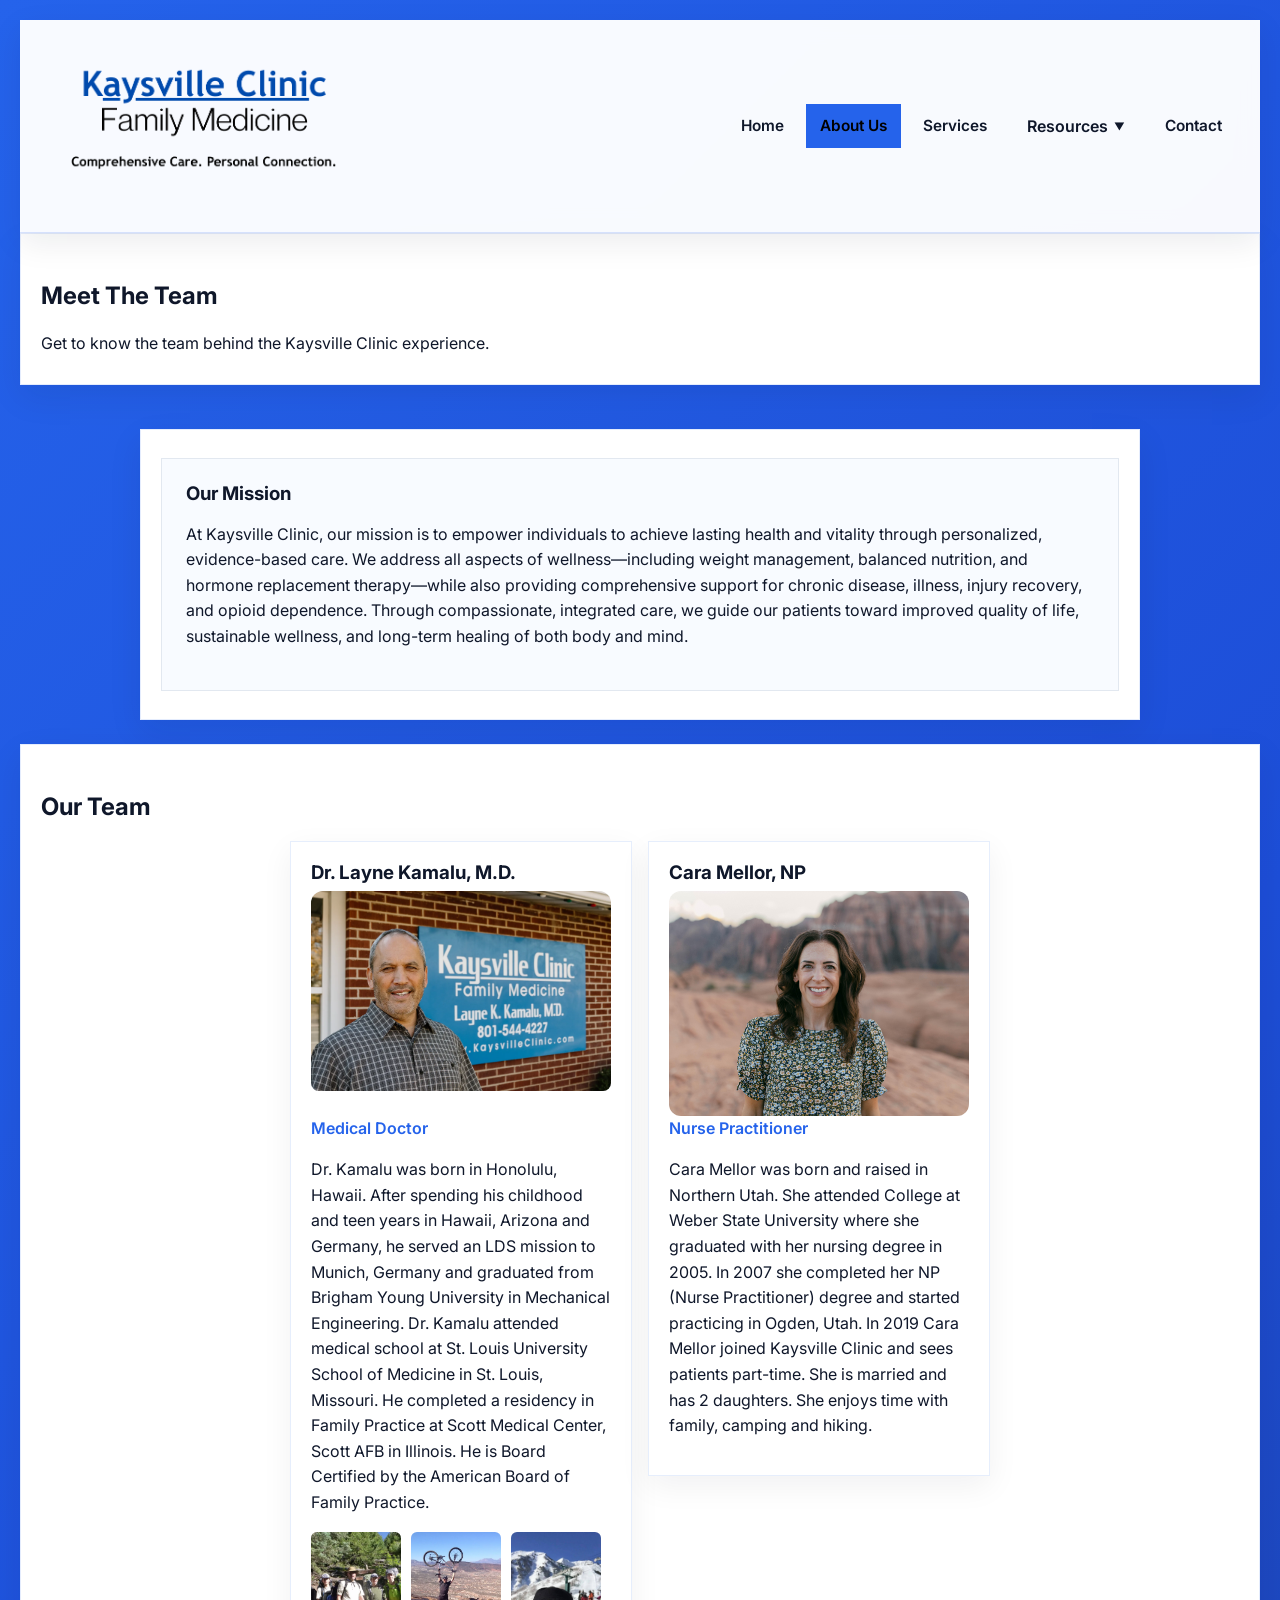
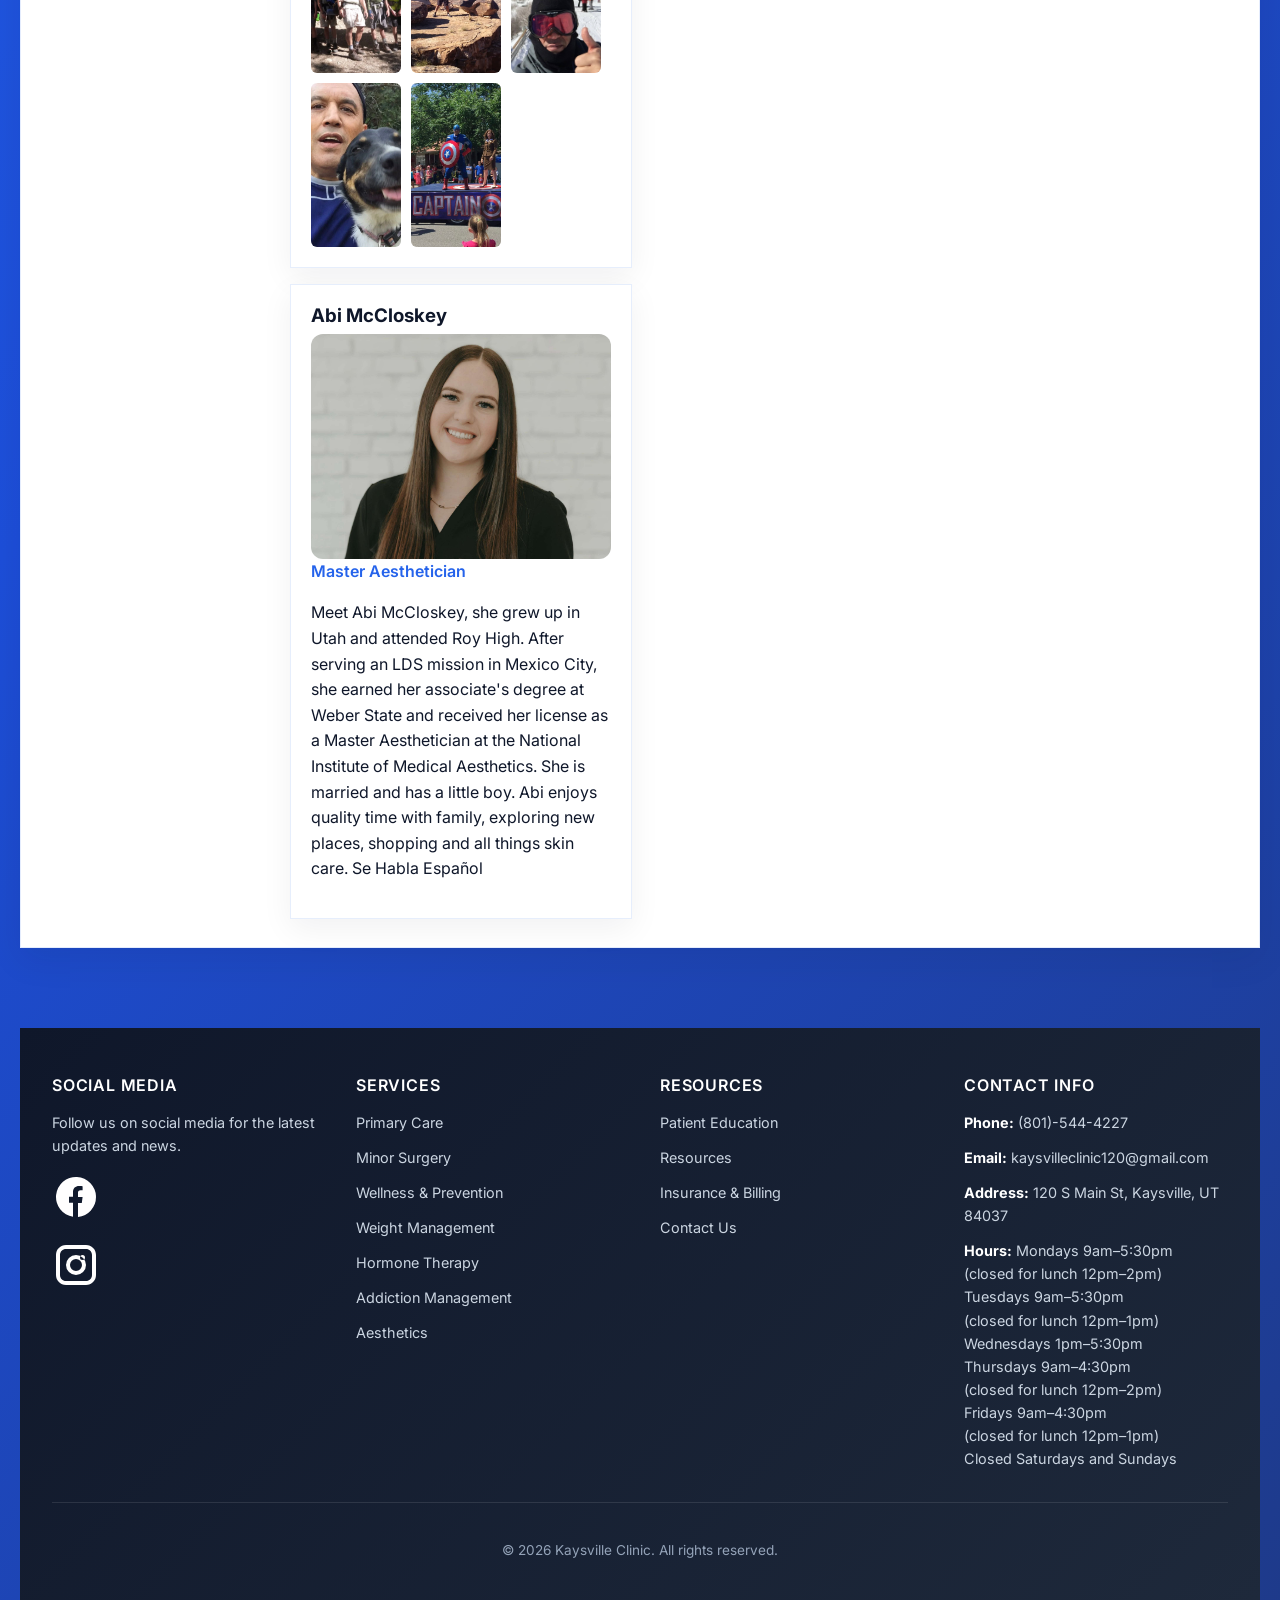
==== commit aba9808c: "Add files via upload" ====
--- a/aboutUs.html
+++ b/aboutUs.html
@@ -10,9 +10,8 @@
     <div class="container">
         <header class="site-header">
             <a href="index.html" class="brand">
-                <img src="assets/images/KaysvilleClinic.png" alt="Kaysville Clinic Logo">
+                <img src="assets\images\unnamed.png" alt="Kaysville Clinic Logo">
                 <div class="brand-text">
-                    <span>Comprehensive Care. Personal Connection.</span>
                 </div>
             </a>
 
